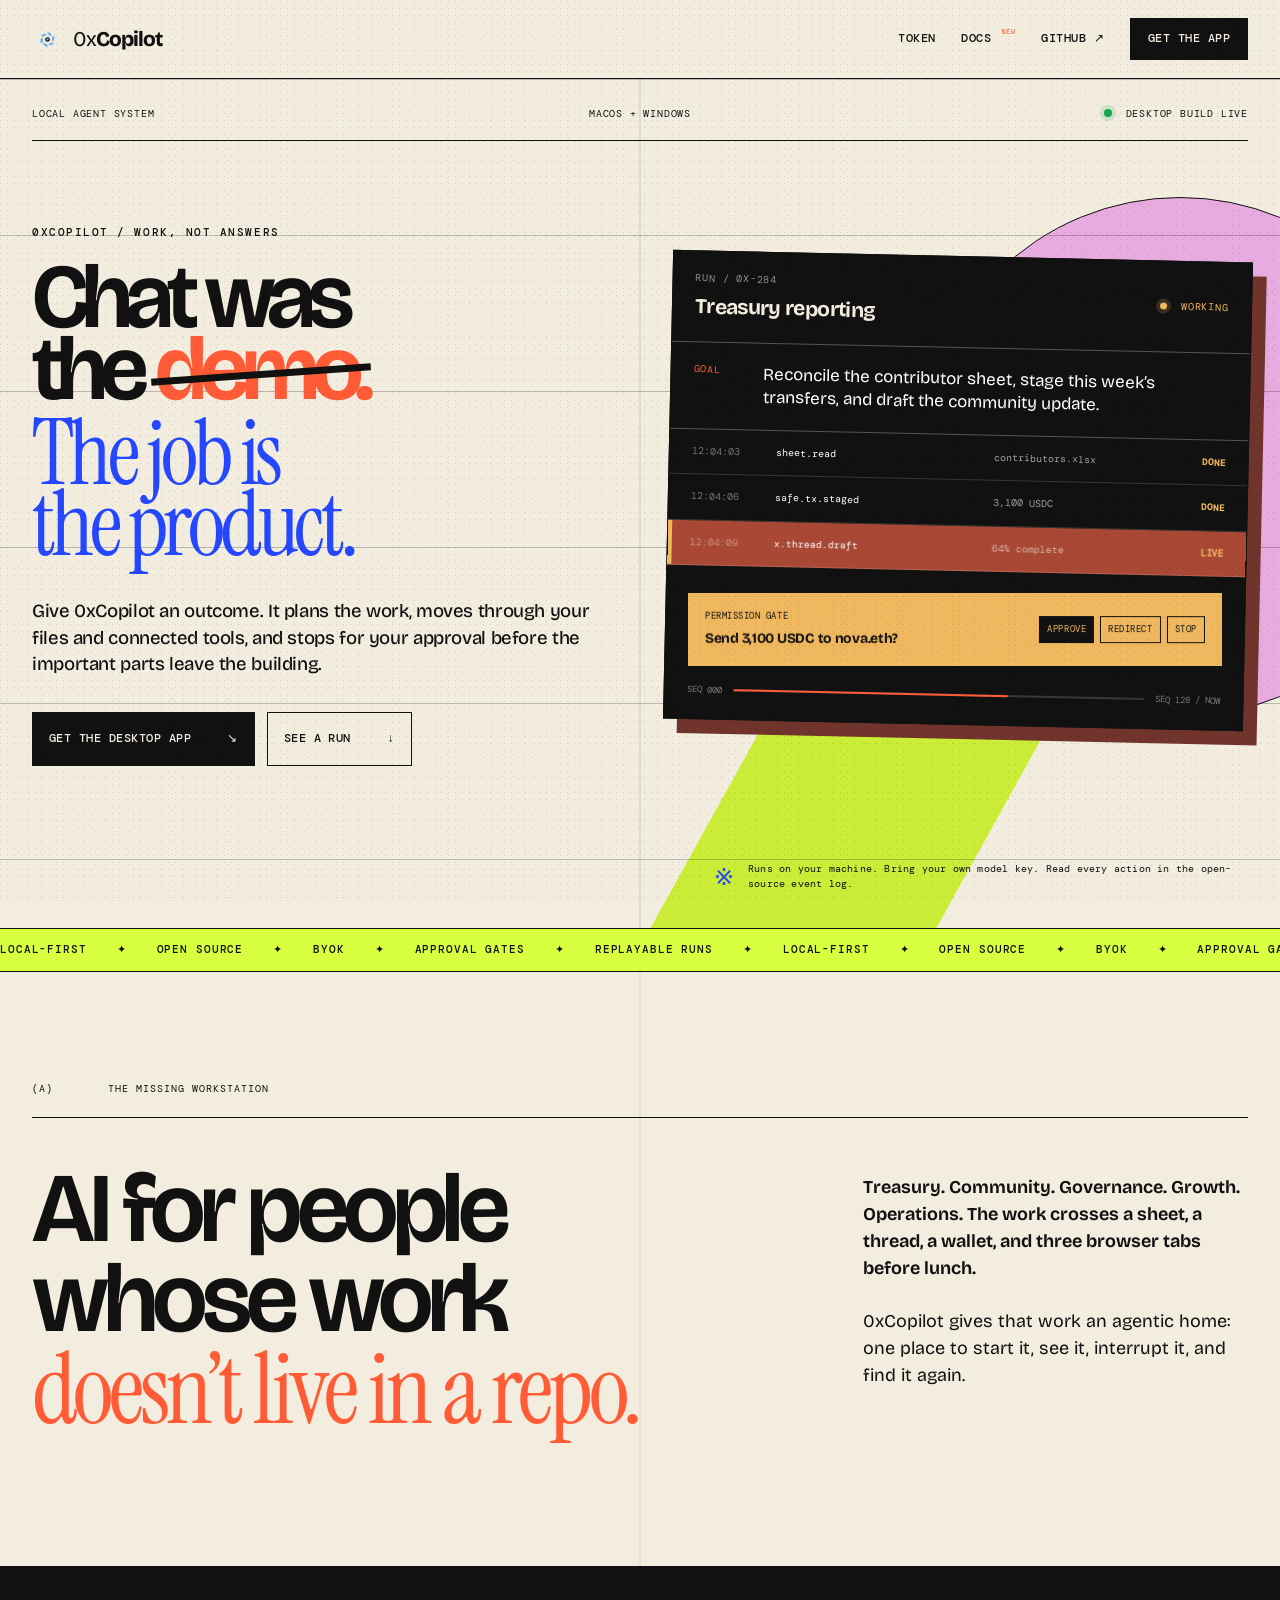
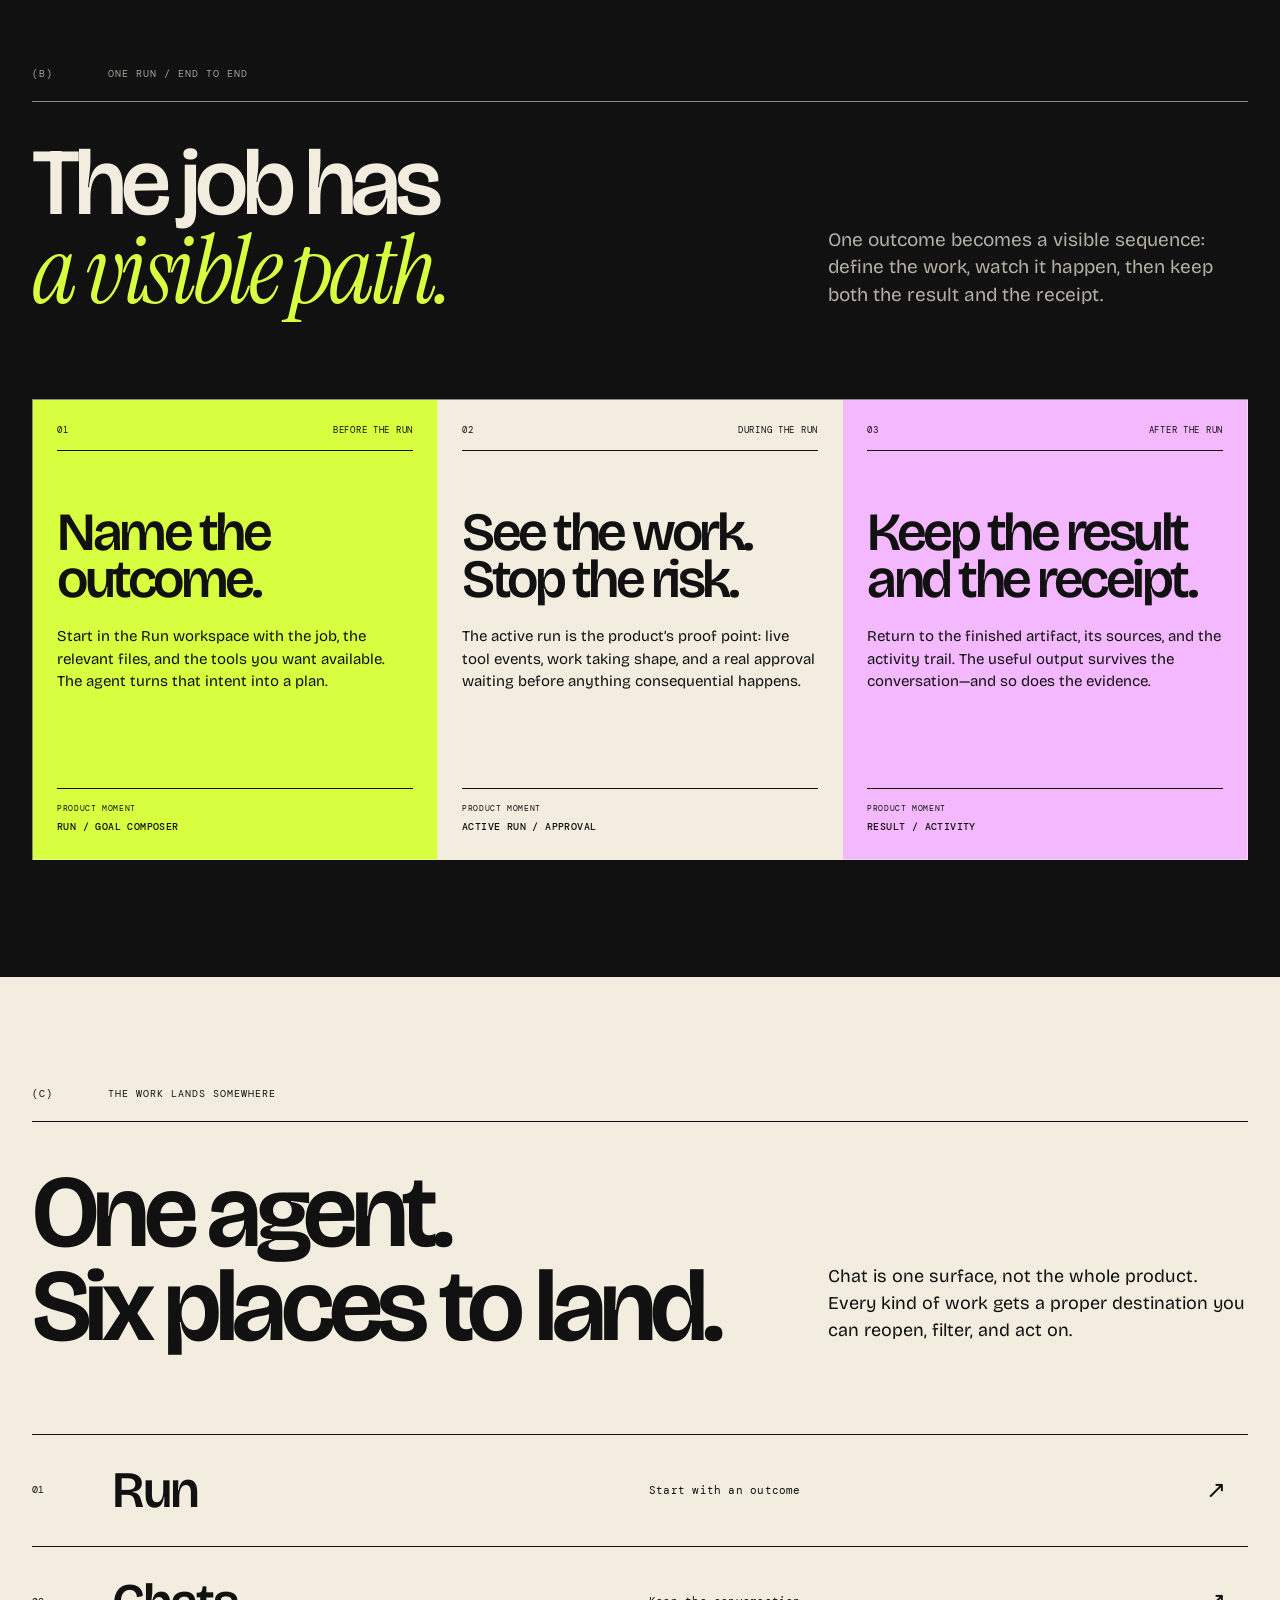
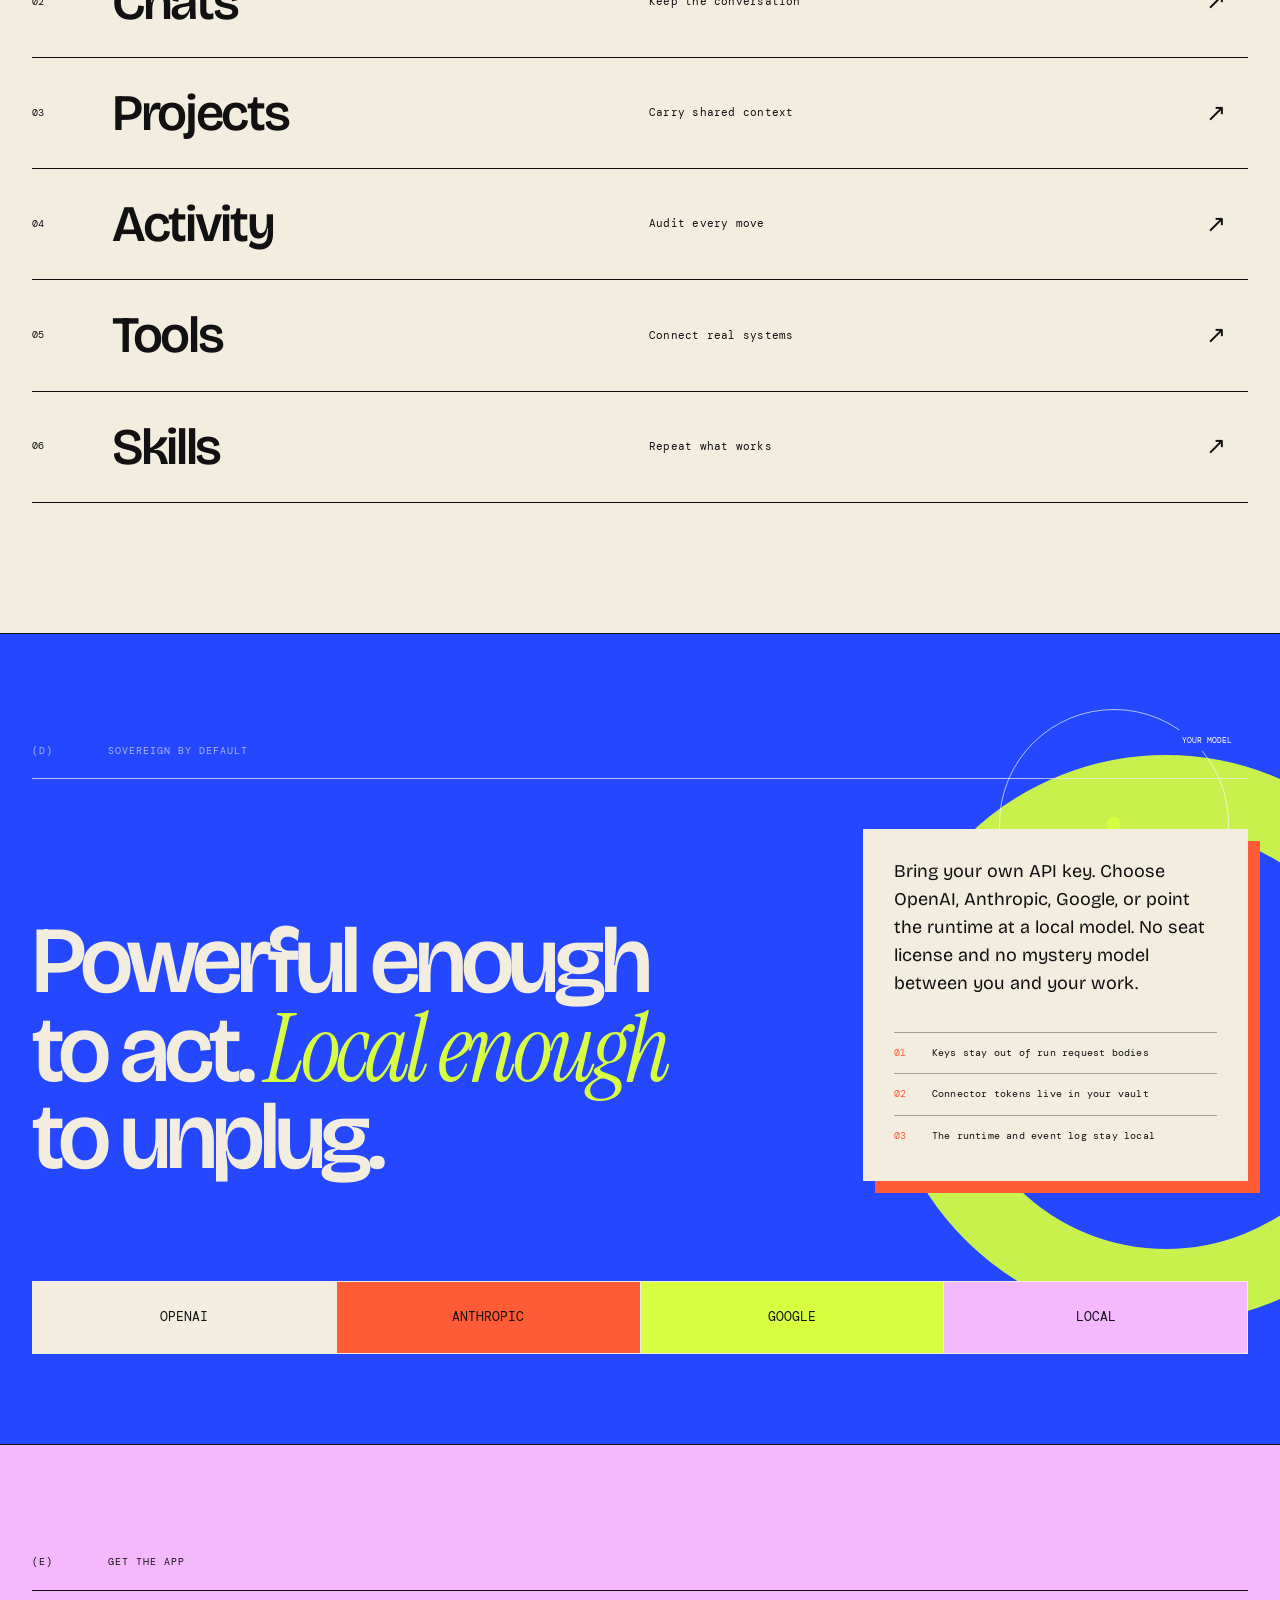
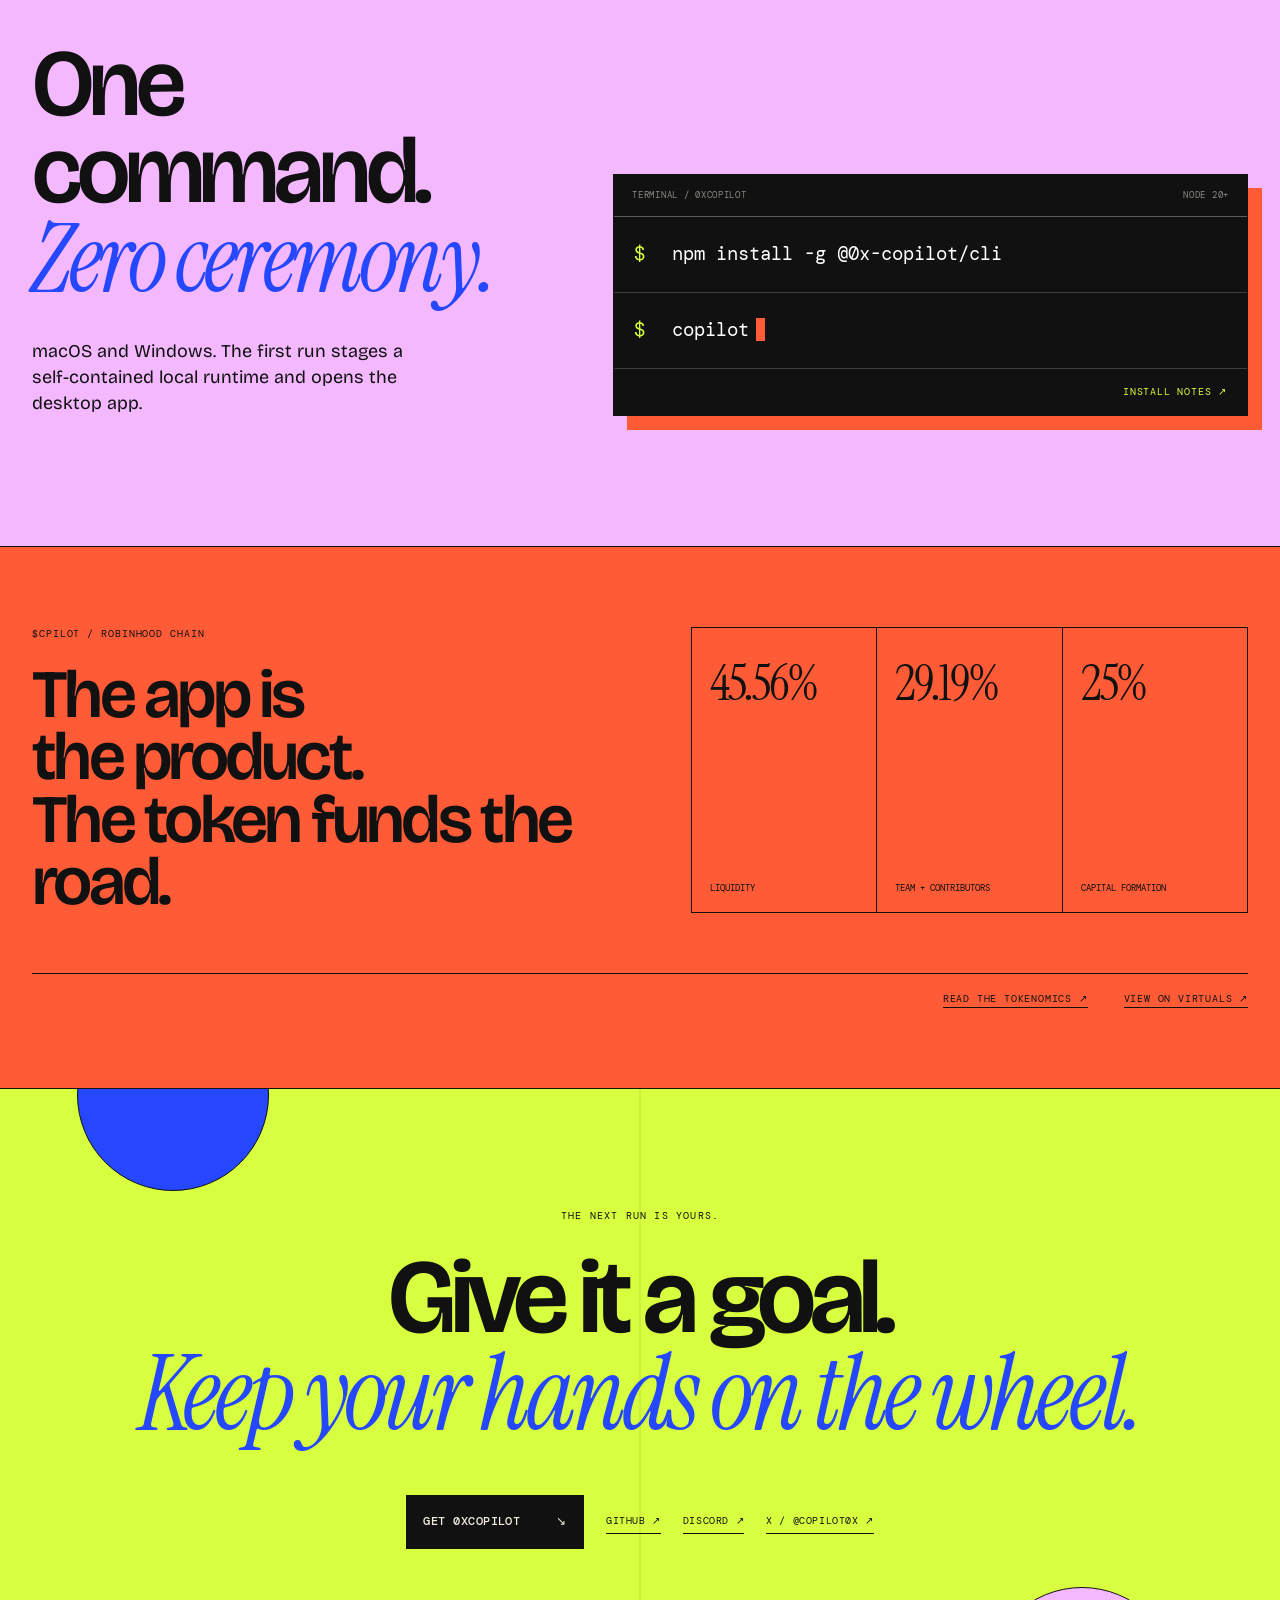
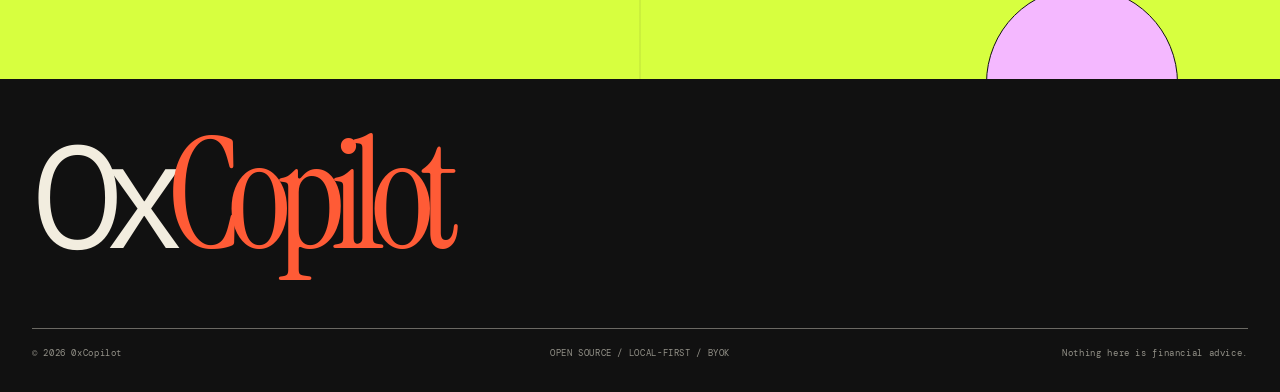
==== index.html @ a1c9abd2 "Mirror the 0xCopilot marketing site at copilot.kleosresearch.xyz Static copy of the built site publi" ====
<!DOCTYPE html><html lang="en"><head><meta charset="utf-8"><meta name="viewport" content="width=device-width, initial-scale=1"><title>0xCopilot — the job is the product</title><meta name="description" content="A local, open-source desktop agent that works across your files and tools, streams every step, and pauses for approval before it acts."><meta name="theme-color" content="#f2eddf"><meta name="virtual-protocol-site-verification" content="5d071dc71ea32ea2ed360eb0458d9562"><link rel="canonical" href="https://0xcopilot.tech/index.html"><link rel="icon" type="image/svg+xml" href="./favicon.svg"><link rel="icon" type="image/png" href="./favicon.png"><link rel="apple-touch-icon" href="./apple-touch-icon.png"><meta property="og:type" content="website"><meta property="og:url" content="https://0xcopilot.tech/index.html"><meta property="og:title" content="0xCopilot — the job is the product"><meta property="og:description" content="A local, open-source desktop agent that works across your files and tools, streams every step, and pauses for approval before it acts."><meta property="og:image" content="https://0xcopilot.tech/media/og.png"><meta name="twitter:card" content="summary_large_image"><meta name="twitter:site" content="@Copilot0x"><meta name="twitter:image" content="https://0xcopilot.tech/media/og.png"><link rel="preconnect" href="https://fonts.googleapis.com"><link rel="preconnect" href="https://fonts.gstatic.com" crossorigin><link href="https://fonts.googleapis.com/css2?family=Bricolage+Grotesque:opsz,wdth,wght@12..96,75..100,300..800&amp;family=DM+Mono:wght@300;400;500&amp;family=Instrument+Serif:ital@0;1&amp;display=swap" rel="stylesheet"><link rel="stylesheet" href="/_astro/Nav.DZXxZWqb.css"><link rel="stylesheet" href="/_astro/index.Cbvwyj5S.css"></head><body class="home-site"><nav class="nav-home"><div class="nav wrap"><a class="brand" href="./" aria-label="0xCopilot home"><svg class="mk" viewBox="0 0 400 400" aria-hidden="true"><defs><linearGradient id="tg" x1="0" y1="0" x2="0" y2="1"><stop offset="0" stop-color="#9bd4ff"></stop><stop offset="1" stop-color="#4593d8"></stop></linearGradient></defs><g fill="url(#tg)"><path d="M200 96q46 10 54 60-28-8-54-24Z"></path><path d="M200 96q46 10 54 60-28-8-54-24Z" transform="rotate(60 200 200)"></path><path d="M200 96q46 10 54 60-28-8-54-24Z" transform="rotate(120 200 200)"></path><path d="M200 96q46 10 54 60-28-8-54-24Z" transform="rotate(180 200 200)"></path><path d="M200 96q46 10 54 60-28-8-54-24Z" transform="rotate(240 200 200)"></path><path d="M200 96q46 10 54 60-28-8-54-24Z" transform="rotate(300 200 200)"></path></g><circle cx="200" cy="200" r="30" fill="#0b0a0e"></circle><circle cx="200" cy="200" r="15" fill="#5fb2ec"></circle></svg><span class="wm">0x<b>Copilot</b></span></a><div class="nlinks"><a href="./token.html">Token</a><a href="./docs.html">Docs <sup class="nav-soon">NEW</sup></a><a href="https://github.com/0x-copilot-dev/0x-copilot" target="_blank" rel="noopener noreferrer">GitHub ↗</a><a class="ncta" href="./install.html">Get the app</a></div><details class="nav-mobile"><summary>Menu <span>＋</span></summary><div class="nav-mobile-panel"><a href="./token.html"><span>01</span>Token details</a><a href="./docs.html"><span>02</span>Documentation</a><a href="https://github.com/0x-copilot-dev/0x-copilot" target="_blank" rel="noopener noreferrer"><span>03</span>GitHub ↗</a><a class="nav-mobile-cta" href="./install.html"><span>04</span>Get the app ↘</a></div></details></div></nav><main><header class="home-hero"><div class="hero-shape hero-shape-one" aria-hidden="true"></div><div class="hero-shape hero-shape-two" aria-hidden="true"></div><div class="home-wrap"><div class="hero-meta"><span>LOCAL AGENT SYSTEM</span><span>MACOS + WINDOWS</span><span class="hero-meta-live"><i></i> DESKTOP BUILD LIVE</span></div><div class="hero-layout"><div class="hero-copy"><p class="home-kicker">0xCopilot / Work, not answers</p><h1>Chat was<br>the <span class="strike-word">demo.</span><br><em>The job is<br>the product.</em></h1><p class="hero-dek">Give 0xCopilot an outcome. It plans the work, moves through your files and connected tools, and stops for your approval before the important parts leave the building.</p><div class="home-actions"><a class="home-btn home-btn-solid" href="./install.html">Get the desktop app <span>↘</span></a><a class="home-btn home-btn-line" href="#proof">See a run <span>↓</span></a></div></div><div class="hero-console" aria-label="Example 0xCopilot run"><div class="console-head"><div><span class="console-label">RUN / 0X-284</span><strong>Treasury reporting</strong></div><span class="console-state"><i></i> WORKING</span></div><div class="console-goal"><span>GOAL</span><p>Reconcile the contributor sheet, stage this week’s transfers, and draft the community update.</p></div><ol class="event-list"><li class="event-done"><span class="event-time">12:04:03</span><span class="event-name">sheet.read</span><span class="event-arg">contributors.xlsx</span><b>DONE</b></li><li class="event-done"><span class="event-time">12:04:06</span><span class="event-name">safe.tx.staged</span><span class="event-arg">3,100 USDC</span><b>DONE</b></li><li class="event-live"><span class="event-time">12:04:09</span><span class="event-name">x.thread.draft</span><span class="event-arg">64% complete</span><b>LIVE</b></li></ol><div class="approval-slip"><div><span>PERMISSION GATE</span><strong>Send 3,100 USDC to nova.eth?</strong></div><div class="approval-actions" aria-hidden="true"><span>APPROVE</span><span>REDIRECT</span><span>STOP</span></div></div><div class="console-sequence"><span>SEQ 000</span><div><i></i></div><span>SEQ 128 / NOW</span></div></div></div><div class="hero-note"><span class="hero-note-index">※</span><p>Runs on your machine. Bring your own model key. Read every action in the open-source event log.</p></div></div></header><aside class="signal-strip" aria-label="Product qualities"><div class="signal-track"><span>LOCAL-FIRST</span><i>✦</i><span>OPEN SOURCE</span><i>✦</i><span>BYOK</span><i>✦</i><span>APPROVAL GATES</span><i>✦</i><span>REPLAYABLE RUNS</span><i>✦</i><span>LOCAL-FIRST</span><i>✦</i><span>OPEN SOURCE</span><i>✦</i><span>BYOK</span><i>✦</i><span>APPROVAL GATES</span><i>✦</i><span>REPLAYABLE RUNS</span><i>✦</i></div></aside><section class="manifesto" id="proof"><div class="home-wrap"><div class="section-index"><span>(A)</span><span>THE MISSING WORKSTATION</span></div><div class="manifesto-grid"><h2>AI for people whose work<span>doesn’t live in a repo.</span></h2><div class="manifesto-copy"><p>Treasury. Community. Governance. Growth. Operations. The work crosses a sheet, a thread, a wallet, and three browser tabs before lunch.</p><p>0xCopilot gives that work an agentic home: one place to start it, see it, interrupt it, and find it again.</p></div></div></div></section><section class="journey-section" id="work"><div class="home-wrap"><div class="section-index section-index-light"><span>(B)</span><span>ONE RUN / END TO END</span></div><div class="journey-heading"><h2>The job has<br><em>a visible path.</em></h2><p>One outcome becomes a visible sequence: define the work, watch it happen, then keep both the result and the receipt.</p></div><div class="journey-grid"><article class="journey-card"><div class="journey-card-top"><span>01</span><span>BEFORE THE RUN</span></div><h3>Name the outcome.</h3><p>Start in the Run workspace with the job, the relevant files, and the tools you want available. The agent turns that intent into a plan.</p><div class="journey-screen"><span>PRODUCT MOMENT</span><strong>RUN / GOAL COMPOSER</strong></div></article><article class="journey-card"><div class="journey-card-top"><span>02</span><span>DURING THE RUN</span></div><h3>See the work. Stop the risk.</h3><p>The active run is the product’s proof point: live tool events, work taking shape, and a real approval waiting before anything consequential happens.</p><div class="journey-screen"><span>PRODUCT MOMENT</span><strong>ACTIVE RUN / APPROVAL</strong></div></article><article class="journey-card"><div class="journey-card-top"><span>03</span><span>AFTER THE RUN</span></div><h3>Keep the result and the receipt.</h3><p>Return to the finished artifact, its sources, and the activity trail. The useful output survives the conversation—and so does the evidence.</p><div class="journey-screen"><span>PRODUCT MOMENT</span><strong>RESULT / ACTIVITY</strong></div></article></div></div></section><section class="surfaces-section"><div class="home-wrap"><div class="section-index"><span>(C)</span><span>THE WORK LANDS SOMEWHERE</span></div><div class="surfaces-heading"><h2>One agent.<br>Six places to land.</h2><p>Chat is one surface, not the whole product. Every kind of work gets a proper destination you can reopen, filter, and act on.</p></div><div class="surface-stack"><div class="surface-row"><span>01</span><strong>Run</strong><p>Start with an outcome</p><i aria-hidden="true">↗</i></div><div class="surface-row"><span>02</span><strong>Chats</strong><p>Keep the conversation</p><i aria-hidden="true">↗</i></div><div class="surface-row"><span>03</span><strong>Projects</strong><p>Carry shared context</p><i aria-hidden="true">↗</i></div><div class="surface-row"><span>04</span><strong>Activity</strong><p>Audit every move</p><i aria-hidden="true">↗</i></div><div class="surface-row"><span>05</span><strong>Tools</strong><p>Connect real systems</p><i aria-hidden="true">↗</i></div><div class="surface-row"><span>06</span><strong>Skills</strong><p>Repeat what works</p><i aria-hidden="true">↗</i></div></div></div></section><section class="local-section" id="local"><div class="local-orbit" aria-hidden="true"><span>YOUR MODEL</span><i></i><b>YOUR MACHINE</b></div><div class="home-wrap"><div class="section-index section-index-light"><span>(D)</span><span>SOVEREIGN BY DEFAULT</span></div><div class="local-grid"><h2>Powerful enough<br>to act. <em>Local enough</em><br>to unplug.</h2><div class="local-copy"><p>Bring your own API key. Choose OpenAI, Anthropic, Google, or point the runtime at a local model. No seat license and no mystery model between you and your work.</p><ul><li><span>01</span> Keys stay out of run request bodies</li><li><span>02</span> Connector tokens live in your vault</li><li><span>03</span> The runtime and event log stay local</li></ul></div></div><div class="provider-wall" aria-label="Supported model providers"><span>OPENAI</span><span>ANTHROPIC</span><span>GOOGLE</span><span>LOCAL</span></div></div></section><section class="install-section"><div class="home-wrap"><div class="section-index"><span>(E)</span><span>GET THE APP</span></div><div class="install-grid"><div><h2>One command.<br><em>Zero ceremony.</em></h2><p>macOS and Windows. The first run stages a self-contained local runtime and opens the desktop app.</p></div><div class="command-block"><div class="command-top"><span>TERMINAL / 0XCOPILOT</span><span>NODE 20+</span></div><code><i>$</i> npm install -g @0x-copilot/cli</code><code><i>$</i> copilot<span class="command-cursor"></span></code><a href="./install.html">INSTALL NOTES ↗</a></div></div></div></section><section class="token-section"><div class="home-wrap token-grid"><div><span class="token-label">$CPILOT / ROBINHOOD CHAIN</span><h2>The app is the product.<br>The token funds the road.</h2></div><div class="token-stats"><div><strong>45.56%</strong><span>Liquidity</span></div><div><strong>29.19%</strong><span>Team + contributors</span></div><div><strong>25%</strong><span>Capital formation</span></div></div><div class="token-actions"><a href="./token.html">Read the tokenomics ↗</a><a href="https://app.virtuals.io/virtuals/113720" rel="noopener">View on Virtuals ↗</a></div></div></section><section class="last-call" id="contact"><div class="home-wrap"><p>THE NEXT RUN IS YOURS.</p><h2>Give it a goal.<br><em>Keep your hands on the wheel.</em></h2><div class="last-actions"><a class="home-btn home-btn-solid" href="./install.html">Get 0xCopilot <span>↘</span></a><a href="https://github.com/0x-copilot-dev/0x-copilot" rel="noopener">GitHub ↗</a><a href="https://discord.com/invite/NhCv7zDkmX" rel="noopener">Discord ↗</a><a href="https://x.com/Copilot0x" rel="noopener">X / @Copilot0x ↗</a></div></div></section></main><footer class="home-footer"><div class="home-wrap"><div class="home-footer-mark">0x<span>Copilot</span></div><div class="home-footer-meta"><span>© 2026 0xCopilot</span><span>OPEN SOURCE / LOCAL-FIRST / BYOK</span><span>Nothing here is financial advice.</span></div></div></footer></body></html>
---- _astro/Nav.DZXxZWqb.css ----
:root{--ink:#0b0a0e;--ink2:#0d0c11;--panel:#141319;--panel2:#1a1922;--line:#ffffff14;--line2:#ffffff24;--tx:#f2f3f7;--mut:#98959f;--mut2:#6d6a76;--sky:#5fb2ec;--sky-lo:#4593d8;--sky-hi:#9bd4ff;--jade:#57c785;--ember:#f0764f;--amber:#e8b45e;--disp:"Space Grotesk", system-ui, sans-serif;--body:"IBM Plex Sans", system-ui, sans-serif;--mono:"JetBrains Mono", ui-monospace, monospace;--wrap:1180px;color-scheme:dark}*{box-sizing:border-box}html{scroll-behavior:smooth}body{background:var(--ink);color:var(--tx);font-family:var(--body);-webkit-font-smoothing:antialiased;margin:0;font-size:17px;line-height:1.6}a{color:var(--sky);text-decoration:none}a:hover{color:var(--sky-hi)}h1,h2,h3{font-family:var(--disp);letter-spacing:-.02em;text-wrap:balance;margin:0;line-height:1.05}p{text-wrap:pretty}img,video{max-width:100%}:where(a,button,summary,input):focus-visible{outline:2px solid var(--sky);outline-offset:3px;border-radius:3px}.wrap{max-width:var(--wrap);margin:0 auto;padding:0 32px}.mono{font-family:var(--mono)}section{scroll-margin-top:80px}.kick{font-family:var(--mono);letter-spacing:.28em;text-transform:uppercase;color:var(--sky);margin:0 0 18px;font-size:13px}.mk{filter:drop-shadow(0 2px 8px #5fb2ec59);flex:none;width:34px;height:34px;display:block}nav{z-index:50;backdrop-filter:blur(14px);border-bottom:1px solid var(--line);background:#0b0a0eb8;position:sticky;top:0}.nav{justify-content:space-between;align-items:center;height:66px;display:flex}.brand{align-items:center;gap:12px;display:flex}.wm{font-family:var(--disp);color:#d3d6de;font-size:19px;font-weight:500}.wm b{color:#fff;font-weight:700}.nlinks{align-items:center;gap:30px;display:flex}.nlinks a{color:var(--mut);font-size:15px;font-weight:500}.nlinks a:hover{color:#fff}.nav-soon{color:var(--ember);font-family:var(--mono);letter-spacing:.07em;margin-left:3px;font-size:7px;font-weight:500;position:relative;top:-.45em}.ncta{border:1px solid var(--line2);font-size:14px;font-family:var(--mono);border-radius:9px;padding:9px 16px;color:#fff!important}.ncta:hover{border-color:var(--sky);background:#5fb2ec14}.nav-mobile{display:none;position:relative}.nav-mobile summary{border:1px solid var(--line2);color:#fff;cursor:pointer;min-width:98px;font-family:var(--mono);text-transform:uppercase;justify-content:space-between;align-items:center;padding:9px 12px;font-size:11px;list-style:none;display:flex}.nav-mobile summary::-webkit-details-marker{display:none}.nav-mobile[open] summary span{transform:rotate(45deg)}.nav-mobile-panel{border:1px solid var(--line2);background:var(--ink);width:min(310px,100vw - 32px);display:grid;position:absolute;top:calc(100% + 10px);right:0;box-shadow:8px 8px #00000061}.nav-mobile-panel a{border-bottom:1px solid var(--line2);color:var(--tx);font-family:var(--mono);letter-spacing:.02em;grid-template-columns:32px 1fr;padding:14px 15px;font-size:12px;display:grid}.nav-mobile-panel a:last-child{border-bottom:0}.nav-mobile-panel a span{color:var(--mut2);font-size:9px}.nav-mobile-panel .nav-mobile-cta{background:var(--sky);color:var(--ink)}.nav-mobile-panel .nav-mobile-cta span{color:#0b0a0e94}.pill{font-family:var(--mono);color:var(--mut);border:1px solid var(--line);background:#ffffff05;border-radius:999px;align-items:center;gap:9px;padding:7px 15px;font-size:13px;display:inline-flex}.dot{background:var(--jade);border-radius:50%;width:7px;height:7px;box-shadow:0 0 0 4px #57c78526}.dot.pulse{animation:2.2s ease-in-out infinite pulse}@keyframes pulse{0%,to{box-shadow:0 0 0 3px #57c7851f}50%{box-shadow:0 0 0 7px #57c78500}}.hero{padding:96px 0 72px;position:relative;overflow:hidden}.hero-bg{pointer-events:none;background:radial-gradient(1000px 560px at 20% -6%,#5fb2ec29,#0000 60%),radial-gradient(760px 520px at 100% 8%,#57c78512,#0000 60%);position:absolute;inset:0}.hero-grid{pointer-events:none;opacity:.55;background-image:linear-gradient(var(--line) 1px, transparent 1px), linear-gradient(90deg, var(--line) 1px, transparent 1px);background-size:60px 60px;position:absolute;inset:0;mask-image:radial-gradient(900px 520px at 30% 12%,#000,#0000 72%)}.hero .wrap{z-index:2;position:relative}h1{max-width:16ch;margin:26px 0 0;font-size:74px;font-weight:600}h1 em{color:var(--sky);font-style:normal}.sub{color:var(--mut);max-width:60ch;margin:26px 0 0;font-size:20px}.sub b{color:#dde0e6;font-weight:600}.cta-row{flex-wrap:wrap;gap:14px;margin-top:34px;display:flex}.btn{font-size:15.5px;font-weight:600;font-family:var(--disp);border-radius:11px;align-items:center;gap:9px;padding:14px 22px;display:inline-flex}.btn.pri{background:linear-gradient(180deg, var(--sky-hi), var(--sky-lo));color:#08131d}.btn.pri:hover{filter:brightness(1.06);color:#08131d}.btn.ghost{border:1px solid var(--line2);color:#e7e9ee}.btn.ghost:hover{border-color:var(--sky);color:#fff}.trust{color:var(--mut2);font-family:var(--mono);flex-wrap:wrap;align-items:center;gap:10px 22px;margin-top:38px;font-size:13px;display:flex}.trust b{color:var(--mut);font-weight:500}.trust .s{background:var(--mut2);border-radius:50%;width:4px;height:4px}.band{padding:14px 0 44px}.shot{border:1px solid var(--line2);background:#0d0c10;border-radius:18px;max-width:1120px;height:600px;margin:0 auto;position:relative;overflow:hidden;box-shadow:0 60px 120px -40px #000000e6,0 0 0 1px #5fb2ec0d}.shot img{object-fit:cover;width:100%;height:100%;display:block;position:absolute;inset:0}.cap{text-align:center;color:var(--mut2);font-family:var(--mono);margin-top:16px;font-size:13px}.cap b{color:var(--mut);font-weight:400}.tm{z-index:2;background:var(--ink2);font-family:var(--body);color:#e7e9ee;grid-template-rows:auto minmax(0,1fr) auto;font-size:13px;display:grid;position:absolute;inset:0}.tm-top{border-bottom:1px solid var(--line);background:#ffffff05;flex:none;align-items:center;gap:11px;height:46px;padding:0 14px;display:flex}.tm-top .mk{width:22px;height:22px}.tm-brand{align-items:center;gap:9px;min-width:0;display:flex}.tm-brand b{font-family:var(--disp);font-size:14px;font-weight:700}.tm-crumb{color:var(--mut);white-space:nowrap;text-overflow:ellipsis;font-size:12px;overflow:hidden}.tm-work{font-family:var(--mono);color:var(--jade);align-items:center;gap:6px;font-size:11px;display:flex}.tm-work:before{content:"";background:var(--jade);width:6px;height:6px;box-shadow:0 0 6px var(--jade);border-radius:50%}.tm-modes{border:1px solid var(--line);background:#ffffff0a;border-radius:9px;gap:2px;margin-left:auto;padding:3px;display:flex}.tm-modes button{font-family:var(--mono);color:var(--mut);cursor:pointer;background:0 0;border:0;border-radius:6px;padding:6px 12px;font-size:12px}.tm-modes button:hover{color:#fff}.tm-modes button.on{background:var(--sky);color:#08131d;font-weight:500}.tm-main{background:var(--line);gap:1px;min-height:0;display:grid;position:relative}[data-mode=studio] .tm-main{grid-template-columns:1fr 340px}[data-mode=focus] .tm-main{grid-template-columns:1fr 240px}.tm-sheet{background:var(--ink);flex-direction:column;min-width:0;display:flex;position:relative;overflow:hidden}[data-mode=focus] .tm-sheet{box-shadow:inset 0 0 0 1px #5fb2ec40}.tm-tabs{border-bottom:1px solid var(--line);flex:none;gap:4px;padding:8px 12px;display:flex;overflow:hidden}.tm-tab{color:var(--mut);white-space:nowrap;border:1px solid #0000;border-radius:7px;align-items:center;gap:7px;padding:6px 11px;font-size:12px;display:flex}.tm-tab .d{background:var(--mut2);border-radius:50%;width:6px;height:6px}.tm-tab.on{color:#fff;background:#57c7851a;border-color:#57c7854d}.tm-tab.on .d{background:var(--jade)}.tm-grid{flex:1;min-height:0;padding:4px 0;overflow:auto}.tm-row{border-bottom:1px solid #ffffff08;grid-template-columns:1.4fr 1fr 1fr 1fr;align-items:center;gap:10px;padding:11px 18px;display:grid;position:relative}.tm-row.h{color:var(--mut2);font-family:var(--mono);letter-spacing:.12em;text-transform:uppercase;border-bottom:1px solid var(--line);font-size:10.5px}.tm-row .nm{font-family:var(--mono);color:#dfe1e7}.tm-row .st{color:var(--mut)}.tm-row .st.streamed{color:var(--jade)}.tm-row.ghost{box-shadow:inset 2px 0 0 var(--jade);background:linear-gradient(90deg,#57c78517,#0000)}.tm-row.ghost .nm{color:var(--jade)}.tm-accept{align-items:center;gap:8px;display:flex;position:absolute;top:50%;right:12px;transform:translateY(-50%)}.tm-accept .b{font-family:var(--mono);background:var(--jade);color:#08150d;border-radius:5px;padding:5px 10px;font-size:10.5px;font-weight:700}.tm-accept .x{color:var(--mut2)}.scrubbing .tm-row.ghost{opacity:.5;box-shadow:none;background:0 0}.scrubbing .tm-accept{display:none}.tm-banner{font-family:var(--mono);color:var(--sky);background:#0d1016eb;border:1px solid #5fb2ec59;border-radius:9px;padding:9px 13px;font-size:11.5px;display:none;position:absolute;bottom:14px;left:14px;right:14px}.scrubbing .tm-banner{display:block}.tm-chat{background:var(--ink2);flex-direction:column;min-height:0;display:flex;overflow:hidden}[data-mode=focus] .tm-chat{opacity:.62}.tm-chat .ch{border-bottom:1px solid var(--line);flex:none;align-items:center;gap:9px;padding:11px 14px;display:flex}.tm-ava{background:linear-gradient(140deg, var(--sky-hi), var(--sky-lo));border-radius:50%;flex:none;place-items:center;width:24px;height:24px;display:grid}.tm-ava svg{width:15px;height:15px}.tm-chat .ch b{font-family:var(--disp);font-size:13px}.tm-chat .ch span{color:var(--mut);font-size:11px}.tm-thread{flex-direction:column;flex:1;gap:11px;min-height:0;padding:14px;display:flex;overflow:auto}.bub{border-radius:11px;max-width:92%;padding:10px 13px;font-size:12.5px;line-height:1.5}.bub.u{color:#eaf3fb;background:#5fb2ec1f;border:1px solid #5fb2ec38;align-self:flex-end}.bub.a{border:1px solid var(--line);color:#d6d8de;background:#ffffff08;align-self:flex-start}.bub.a b{color:#fff}.prog{font-family:var(--mono);flex-direction:column;gap:6px;margin-top:9px;font-size:10.5px;display:flex}.prog .pr{color:var(--mut);align-items:center;gap:8px;display:flex}.prog .pr i{border-radius:50%;flex:none;width:6px;height:6px}.prog .barp{background:#ffffff14;border-radius:3px;flex:1;height:3px;overflow:hidden}.prog .barp span{border-radius:3px;height:100%;display:block}.gate{color:#efe0c4;background:#e8b45e14;border:1px solid #e8b45e47;border-radius:11px;padding:11px 13px;font-size:12px}.gate b{color:#fff}.gate .g-b{gap:8px;margin-top:9px;display:flex}.gate .g-b span{font-family:var(--mono);cursor:pointer;border-radius:6px;padding:6px 11px;font-size:11px}.gate .g-b .go{background:var(--sky);color:#08131d}.gate .g-b .rw{border:1px solid var(--line2);color:#cfd2da}.tm-composer{border-top:1px solid var(--line);flex:none;align-items:center;gap:8px;padding:11px 13px;display:flex}.tm-composer input{border:1px solid var(--line);color:#e7e9ee;font-family:var(--body);background:#ffffff08;border-radius:9px;outline:none;flex:1;padding:9px 12px;font-size:12.5px}.tm-composer input:focus{border-color:var(--sky)}.tm-composer .send{background:var(--sky);color:#08131d;cursor:pointer;border:0;border-radius:8px;flex:none;place-items:center;width:32px;height:32px;font-size:15px;display:grid}.tm-tl{border-top:1px solid var(--line);background:linear-gradient(#ffffff05,#0000);flex-direction:column;flex:none;gap:9px;padding:11px 16px 14px;display:flex}.tm-tl-head{align-items:center;gap:16px;display:flex}.tm-clock{flex-direction:column;gap:1px;min-width:150px;display:flex}.tm-clock .lbl{font-family:var(--mono);letter-spacing:.14em;font-size:9.5px}.tm-clock .lbl.live{color:var(--jade)}.tm-clock .lbl.view{color:var(--sky)}.tm-clock .t{font-family:var(--mono);color:var(--jade);font-size:23px;font-weight:500;line-height:1.05}.tm-clock .t.view{color:var(--sky)}.tm-clock .sub{color:var(--mut);font-size:11px}.tm-tl-ctrls{font-family:var(--mono);color:var(--mut);align-items:center;gap:8px;margin-left:auto;font-size:11px;display:flex}.tm-tl-ctrls .live-dot{color:var(--jade);align-items:center;gap:6px;display:flex}.tm-tl-ctrls .live-dot:before{content:"";background:var(--jade);width:7px;height:7px;box-shadow:0 0 6px var(--jade);border-radius:50%}.tm-tl-ctrls button{border:1px solid var(--line);color:#cfd2da;cursor:pointer;background:#ffffff05;border-radius:6px;min-width:28px;height:28px;font-size:11px}.tm-tl-ctrls .snap{color:var(--sky);border-color:#5fb2ec59;padding:0 12px}.tm-track-wrap{grid-template-columns:64px 1fr;display:grid}.tm-lanes{font-family:var(--mono);text-align:right;flex-direction:column;justify-content:space-around;padding:8px 10px 8px 0;font-size:9.5px;display:flex}.tm-lanes span{color:var(--mut2)}.tm-track{cursor:pointer;touch-action:none;height:104px;position:relative}.tm-lane-line{background:var(--line);height:1px;position:absolute;left:0;right:0}.tm-bead{border:1.5px solid var(--c,var(--sky));background:var(--c,var(--sky));border-radius:50%;width:11px;height:11px;position:absolute;transform:translate(-50%,-50%)}.tm-bead.l0{--c:var(--sky)}.tm-bead.l1{--c:var(--jade)}.tm-bead.l2{--c:var(--sky-hi)}.tm-bead.l3{--c:var(--mut)}.tm-bead.future{background:0 0}.tm-bead.now{width:15px;height:15px;animation:1.8s ease-in-out infinite tmnow}.tm-bead.cur{width:15px;height:15px;box-shadow:0 0 0 5px #5fb2ec38}@keyframes tmnow{0%,to{box-shadow:0 0 0 4px #5fb2ec38}50%{box-shadow:0 0 0 8px #5fb2ec00}}.tm-head{background:var(--sky);pointer-events:none;width:2px;position:absolute;top:-2px;bottom:-2px;transform:translate(-50%);box-shadow:0 0 12px #5fb2ecd9}.sec{border-top:1px solid var(--line);padding:88px 0}.sec h2{max-width:20ch;font-size:46px;font-weight:600}.sec .lede{color:var(--mut);max-width:64ch;margin:22px 0 0;font-size:19px}.sec .lede b{color:#dde0e6;font-weight:600}.head-wide{max-width:820px}.compare{grid-template-columns:1fr 1fr;gap:22px;margin-top:48px;display:grid}.cc{border:1px solid var(--line);background:linear-gradient(#ffffff05,#0000);border-radius:18px;padding:30px}.cc.open{background:linear-gradient(#5fb2ec17,#0000);border-color:#5fb2ec66}.cc .lab{font-family:var(--mono);letter-spacing:.18em;text-transform:uppercase;color:var(--mut);margin:0 0 18px;font-size:12.5px}.cc.open .lab{color:var(--sky)}.chips{flex-wrap:wrap;gap:10px;display:flex}.chip{font-family:var(--mono);color:#c6c8d0;border:1px solid var(--line2);border-radius:9px;padding:9px 14px;font-size:15px}.role{color:#e7e9ee;background:#5fb2ec0f;border:1px solid #5fb2ec4d;border-radius:9px;padding:9px 14px;font-size:15px}.cc p{color:var(--mut);margin:20px 0 0;font-size:15px}.cc .win{font-family:var(--disp);color:#fff;align-items:center;gap:12px;margin-top:22px;font-size:20px;font-weight:600;display:flex}.cc .win .sky{color:var(--sky)}.cards{grid-template-columns:repeat(3,1fr);gap:20px;margin-top:52px;display:grid}.card{border:1px solid var(--line);background:linear-gradient(#ffffff06,#0000);border-radius:18px;flex-direction:column;padding:28px;display:flex}.card h3{align-items:center;gap:11px;font-size:24px;font-weight:600;display:flex}.card h3 .g{border-radius:50%;width:10px;height:10px}.g.sky{background:var(--sky);box-shadow:0 0 0 4px #5fb2ec24}.g.jade{background:var(--jade);box-shadow:0 0 0 4px #57c78524}.g.amber{background:var(--amber);box-shadow:0 0 0 4px #e8b45e24}.card>p{color:var(--mut);margin:12px 0 20px;font-size:15.5px}.api{font-family:var(--mono);color:var(--sky);border:1px solid var(--line2);background:#ffffff05;border-radius:8px;align-self:flex-start;margin-bottom:18px;padding:8px 12px;font-size:12.5px}.mock{border:1px solid var(--line);background:var(--ink2);font-family:var(--mono);border-radius:12px;margin-top:auto;padding:14px;font-size:12.5px}.ev{color:#c2c4cc;align-items:baseline;gap:10px;padding:4px 0;display:flex}.ev .t{color:var(--mut2)}.ev .n{color:#dfe1e7}.ev.ok .n{color:var(--jade)}.ev.wait{color:var(--amber)}.ev .arg{color:var(--mut)}.cur{background:var(--sky);vertical-align:-2px;width:7px;height:14px;animation:1.1s step-end infinite blink;display:inline-block}@keyframes blink{50%{opacity:0}}.tlm{background:#ffffff14;border-radius:6px;height:8px;margin:20px 6px 24px;position:relative}.tlm .fill{background:linear-gradient(90deg, var(--sky-lo), var(--sky));border-radius:6px;width:62%;position:absolute;top:0;bottom:0;left:0}.tlm .bead{border:2px solid var(--sky);background:#0d0c10;border-radius:50%;width:11px;height:11px;position:absolute;top:50%;transform:translate(-50%,-50%)}.tlm .head{background:var(--sky);width:2px;position:absolute;top:-9px;bottom:-9px;left:62%;box-shadow:0 0 12px #5fb2eccc}.seqline{color:var(--mut2);justify-content:space-between;display:flex}.approve{flex-direction:column;gap:10px;display:flex}.approve .q{color:#dfe1e7}.approve .q .hl{color:var(--amber)}.abtns{gap:8px;margin-top:4px;display:flex}.ab{font-family:var(--mono);border:1px solid var(--line2);color:#cfd2da;border-radius:7px;padding:7px 12px;font-size:12px}.ab.go{background:var(--sky);color:#08131d;border-color:#0000}.ab.stop{color:var(--ember);border-color:#f0764f66}.surf{grid-template-columns:repeat(3,1fr);gap:14px;margin-top:48px;display:grid}.tile{border:1px solid var(--line);background:linear-gradient(#ffffff05,#0000);border-radius:13px;padding:18px 20px;transition:border-color .15s,transform .15s}.tile:hover{border-color:#5fb2ec59;transform:translateY(-2px)}.tile .nm{font-family:var(--mono);color:#fff;letter-spacing:.02em;font-size:14px}.tile .ds{color:var(--mut);margin-top:5px;font-size:13.5px}.two{grid-template-columns:1.15fr .85fr;align-items:center;gap:56px;margin-top:20px;display:grid}.providers{flex-wrap:wrap;gap:12px;margin-top:30px;display:flex}.prov{font-family:var(--mono);color:#e7e9ee;border:1px solid var(--line2);background:#ffffff05;border-radius:11px;padding:12px 18px;font-size:15px}.callouts{flex-direction:column;gap:14px;display:flex}.callout{border:1px solid var(--line);border-left:2px solid var(--jade);background:linear-gradient(90deg,#57c7850f,#0000);border-radius:0 13px 13px 0;padding:18px 22px}.callout .ct{font-family:var(--disp);color:#fff;font-size:16px;font-weight:600}.callout .cp{color:var(--mut);margin-top:5px;font-size:14.5px}.callout .cp code{font-family:var(--mono);color:var(--jade);font-size:13px}.codewrap{border:1px solid var(--line2);background:var(--ink2);border-radius:16px;max-width:860px;margin-top:40px;overflow:hidden}.codebar{border-bottom:1px solid var(--line);background:#ffffff05;align-items:center;gap:8px;padding:12px 16px;display:flex}.tl-dot{border-radius:50%;width:11px;height:11px}.tl-dot.r{background:#f0764f}.tl-dot.y{background:#e8b45e}.tl-dot.g{background:#57c785}.codebar .fn{font-family:var(--mono);color:var(--mut2);margin-left:8px;font-size:12.5px}pre{font-family:var(--mono);color:#d6d8de;margin:0;padding:22px 24px;font-size:14px;line-height:1.85;overflow-x:auto}pre .c{color:var(--mut2)}pre .v{color:var(--sky)}pre .p{color:var(--jade)}.note{color:var(--mut);max-width:64ch;margin-top:22px;font-size:15px}.note b{color:#dde0e6}.tok{background:linear-gradient(#5fb2ec0d,#0000)}.bar{border:1px solid var(--line2);border-radius:13px;max-width:960px;height:66px;margin-top:44px;display:flex;overflow:hidden}.seg{font-family:var(--mono);color:#08131d;align-items:center;padding:0 22px;font-size:19px;font-weight:700;display:flex}.seg.mkt{background:linear-gradient(180deg, var(--sky-hi), var(--sky-lo));flex:45.56}.seg.bld{background:linear-gradient(#8ce8b4,#3da56c);flex:29.19}.seg.pro{background:linear-gradient(#f6a184,#e0603c);flex:25}.tlegend{grid-template-columns:repeat(3,1fr);gap:24px;max-width:960px;margin-top:26px;display:grid}.tl-item .lt{font-family:var(--disp);color:#fff;align-items:center;gap:9px;font-weight:600;display:flex}.tl-item .sw{border-radius:4px;width:12px;height:12px}.sw.mkt{background:var(--sky)}.sw.bld{background:var(--jade)}.sw.pro{background:var(--ember)}.tl-item p{color:var(--mut);margin:8px 0 0;font-size:14.5px}.faq{grid-template-columns:1fr 1fr;gap:20px 40px;margin-top:44px;display:grid}.qa .q{font-family:var(--disp);color:#fff;font-size:18px;font-weight:600}.qa .a{color:var(--mut);margin:8px 0 0;font-size:15.5px}.qa .a b{color:#dde0e6}.contact{grid-template-columns:repeat(3,1fr);gap:16px;margin-top:44px;display:grid}.contact-card{border:1px solid var(--line2);color:var(--tx);background:linear-gradient(#ffffff05,#0000);border-radius:14px;padding:22px 24px;transition:border-color .15s,transform .15s;display:block;position:relative}.contact-card:hover{border-color:var(--sky);color:var(--tx);transform:translateY(-2px)}.contact-card .cc-name{font-family:var(--disp);color:#fff;font-size:18px;font-weight:600}.contact-card .cc-sub{color:var(--mut);margin-top:6px;font-size:14.5px}.contact-card .cc-go{color:var(--sky);font-family:var(--mono);font-size:15px;position:absolute;top:18px;right:20px}footer{border-top:1px solid var(--line);background:var(--ink2);padding:56px 0 44px}.frow{flex-wrap:wrap;justify-content:space-between;align-items:flex-start;gap:26px;display:flex}.flinks{font-family:var(--mono);flex-wrap:wrap;gap:28px;font-size:14px;display:flex}.flinks a{color:var(--mut)}.flinks a:hover{color:#fff}.foot-b{border-top:1px solid var(--line);color:var(--mut2);font-size:13.5px;font-family:var(--mono);flex-wrap:wrap;justify-content:space-between;gap:12px;margin-top:36px;padding-top:24px;display:flex}.foot-b .ass{color:var(--mut)}.tk-bucket{border-top:1px solid var(--line);grid-template-columns:168px 1fr;gap:44px;padding:44px 0;display:grid}.tk-bucket:first-of-type{border-top:0}.tk-pct{font-family:var(--disp);color:var(--tx);font-size:44px;font-weight:600;line-height:1}.tk-pct.mkt{color:var(--sky)}.tk-pct span{font-family:var(--mono);letter-spacing:.1em;text-transform:uppercase;color:var(--mut2);margin-top:8px;font-size:11px;font-weight:400;display:block}.tk-body h3{margin-bottom:12px;font-size:24px;font-weight:600}.tk-body p{color:var(--mut);max-width:62ch;margin:0 0 12px;font-size:15.5px}.tk-body p b{color:#dde0e6}.tk-facts{max-width:62ch;margin:20px 0 0;padding:0;list-style:none}.tk-facts li{border-top:1px solid var(--line);color:var(--mut);grid-template-columns:150px 1fr;gap:16px;padding:11px 0;font-size:14.5px;line-height:1.55;display:grid}.tk-facts b{font-family:var(--mono);letter-spacing:.05em;text-transform:uppercase;color:var(--mut2);font-size:12px;font-weight:400}.tbd{font-family:var(--mono);color:var(--amber);white-space:nowrap;border:1px dashed #e8b45e80;border-radius:4px;padding:1px 7px;font-size:12px}.legal{max-width:64ch;color:var(--mut2);flex-direction:column;gap:12px;margin-top:28px;font-size:13.5px;line-height:1.65;display:flex}@media (prefers-reduced-motion:reduce){html{scroll-behavior:auto}*,:before,:after{transition-duration:.01ms!important;animation-duration:.01ms!important}}@media (width<=900px){h1{font-size:46px}.sec h2{font-size:34px}.nlinks{display:none}.nav-mobile{display:block}.compare,.cards,.surf,.two,.tlegend,.faq,.contact{grid-template-columns:1fr}.hero{padding:60px 0 48px}.sec{padding:60px 0}.tk-bucket,.tk-facts li{grid-template-columns:1fr;gap:8px}.bar{flex-direction:column;height:auto}.seg{padding:12px 22px}}@media (width<=760px){.tm{display:none}.shot{aspect-ratio:16/9;height:auto}}
---- _astro/index.Cbvwyj5S.css ----
.home-site{--home-paper:#f2eddf;--home-ink:#111;--home-blue:#2447ff;--home-acid:#d7ff3f;--home-coral:#ff5b36;--home-pink:#f4b8ff;--console-live:#a94835;--console-gate:#efb75e;--console-shadow:#71342c;--home-line:#11111140;--home-display:"Bricolage Grotesque", Arial, sans-serif;--home-serif:"Instrument Serif", Georgia, serif;--home-mono:"DM Mono", monospace;--home-width:1320px;color-scheme:light;background:var(--home-paper);color:var(--home-ink);font-family:var(--home-display);font-size:17px;line-height:1.45}.home-site:before{z-index:1000;pointer-events:none;content:"";opacity:.14;mix-blend-mode:multiply;background-image:radial-gradient(circle at 10% 20%,#111 0 .45px,#0000 .65px),radial-gradient(circle at 70% 60%,#111 0 .4px,#0000 .65px);background-size:7px 7px,11px 11px;position:fixed;inset:0}.home-site *{border-radius:0}.home-site a,.home-site a:hover{color:inherit}.home-site h1,.home-site h2,.home-site h3{font-family:var(--home-display);letter-spacing:-.055em;text-wrap:balance;line-height:.92}.home-site p{text-wrap:pretty}.home-site :where(a,button,summary,input):focus-visible{outline:3px solid var(--home-coral);outline-offset:4px;border-radius:0}.home-wrap{width:min(var(--home-width), calc(100% - 64px));margin:0 auto}.home-site .nav-home{z-index:50;border-bottom:1px solid var(--home-ink);background:var(--home-paper);backdrop-filter:none;position:relative;top:auto}.home-site .nav-home .nav{width:min(var(--home-width), calc(100% - 64px));max-width:none;height:78px;padding:0}.home-site .nav-home .brand{gap:10px}.home-site .nav-home .mk{filter:none;width:31px;height:31px}.home-site .nav-home .wm{color:var(--home-ink);font-family:var(--home-display);letter-spacing:-.05em;font-size:21px;font-weight:400}.home-site .nav-home .wm b{color:var(--home-ink);font-weight:750}.home-site .nav-home .nlinks{gap:clamp(14px,2vw,28px)}.home-site .nav-home .nlinks a{color:var(--home-ink);font-family:var(--home-mono);letter-spacing:.04em;text-transform:uppercase;font-size:12px;font-weight:500;position:relative}.home-site .nav-home .nlinks a:not(.ncta):after{content:"";transform-origin:100%;background:currentColor;height:1px;transition:transform .18s;position:absolute;bottom:-4px;left:0;right:0;transform:scaleX(0)}.home-site .nav-home .nlinks a:not(.ncta):hover:after{transform-origin:0;transform:scaleX(1)}.home-site .nav-home .ncta{border:1px solid var(--home-ink);background:var(--home-ink);padding:11px 17px;color:var(--home-paper)!important}.home-site .nav-home .ncta:hover{border-color:var(--home-blue);background:var(--home-blue)}.home-site .nav-home .nav-soon{color:var(--home-coral)}.home-site .nav-home .nav-mobile summary{border-color:var(--home-ink);color:var(--home-ink)}.home-site .nav-home .nav-mobile-panel{border-color:var(--home-ink);background:var(--home-paper);box-shadow:7px 7px 0 var(--home-ink)}.home-site .nav-home .nav-mobile-panel a{border-color:var(--home-ink);color:var(--home-ink)}.home-site .nav-home .nav-mobile-panel .nav-mobile-cta{background:var(--home-ink);color:var(--home-paper)}.home-hero{border-bottom:1px solid var(--home-ink);background:linear-gradient(90deg, transparent 49.94%, var(--home-line) 50%, transparent 50.06%), linear-gradient(var(--home-line) 1px, transparent 1px);background-size:100% 100%,100% 156px;min-height:calc(100svh - 78px);padding:28px 0 34px;position:relative;overflow:hidden}.hero-shape{pointer-events:none;mix-blend-mode:multiply;position:absolute}.hero-shape-one{border:1px solid var(--home-ink);background:var(--home-pink);border-radius:50%;width:520px;height:520px;top:118px;right:-160px}.hero-shape-two{background:var(--home-acid);width:250px;height:430px;bottom:-140px;right:25%;transform:rotate(29deg)}.hero-meta{z-index:2;font-family:var(--home-mono);letter-spacing:.08em;grid-template-columns:1fr 1fr 1fr;padding-bottom:18px;font-size:10px;display:grid;position:relative}.hero-meta span:nth-child(2){text-align:center}.hero-meta span:last-child{text-align:right}.hero-meta-live i,.console-state i{background:#13a74f;border-radius:50%;width:8px;height:8px;margin-right:7px;animation:1.8s ease-in-out infinite home-pulse;display:inline-block;box-shadow:0 0 0 4px #13a74f29}.hero-layout{z-index:2;border-top:1px solid var(--home-ink);grid-template-columns:minmax(0,1.04fr) minmax(480px,.96fr);min-height:min(700px,100svh - 180px);display:grid;position:relative}.hero-copy{flex-direction:column;justify-content:center;align-items:flex-start;padding:50px 54px 40px 0;display:flex}.home-kicker{font-family:var(--home-mono);letter-spacing:.14em;text-transform:uppercase;margin:0 0 22px;font-size:11px;font-weight:500}.home-site .hero-copy h1{letter-spacing:-.075em;max-width:none;margin:0;font-size:clamp(68px,7.1vw,112px);font-weight:650;line-height:.79}.home-site .hero-copy h1 em{color:var(--home-blue);font-family:var(--home-serif);letter-spacing:-.05em;margin-top:.13em;font-weight:400;line-height:.78;display:inline-block}.strike-word{color:var(--home-coral);display:inline-block;position:relative}.strike-word:after{content:"";background:var(--home-ink);height:.075em;position:absolute;top:51%;left:-.04em;right:-.04em;transform:rotate(-4deg)}.hero-dek{letter-spacing:-.02em;max-width:610px;margin:37px 0 0;font-size:clamp(17px,1.45vw,21px);font-weight:470;line-height:1.42}.home-actions{flex-wrap:wrap;gap:12px;margin-top:34px;display:flex}.home-btn{border:1px solid var(--home-ink);min-height:54px;font-family:var(--home-mono);letter-spacing:.04em;text-transform:uppercase;justify-content:space-between;align-items:center;gap:36px;padding:13px 16px;font-size:12px;font-weight:500;transition:transform .16s,background .16s,color .16s;display:inline-flex}.home-btn:hover{box-shadow:3px 3px 0 var(--home-ink);transform:translate(-3px,-3px)}.home-btn-solid{background:var(--home-ink);color:var(--home-paper)!important}.home-btn-solid:hover{background:var(--home-blue)}.home-btn-line{background:var(--home-paper)}.hero-console{border:1px solid var(--home-ink);background:var(--home-ink);box-shadow:14px 14px 0 var(--console-shadow);color:var(--home-paper);font-family:var(--home-mono);align-self:center;margin:44px 0 44px 4px;transform:rotate(1.25deg)}.console-head{border-bottom:1px solid #f2eddf4d;justify-content:space-between;align-items:center;padding:20px 22px;display:flex}.console-head>div{gap:5px;display:grid}.console-head strong{font-family:var(--home-display);letter-spacing:-.03em;font-size:21px}.console-label,.console-state{color:#f2eddf94;letter-spacing:.08em;font-size:10px}.console-state{color:var(--console-gate)}.console-state i{background:var(--console-gate);width:7px;height:7px;box-shadow:0 0 0 4px #efb75e2b}.console-goal{border-bottom:1px solid #f2eddf4d;grid-template-columns:70px 1fr;padding:20px 22px;display:grid}.console-goal span{color:var(--home-coral);letter-spacing:.08em;font-size:10px}.console-goal p{color:#fff;font-family:var(--home-display);margin:0;font-size:17px;line-height:1.35}.event-list{margin:0;padding:0;list-style:none}.event-list li{border-bottom:1px solid #f2eddf2b;grid-template-columns:72px 1.05fr 1fr auto;align-items:center;gap:12px;padding:15px 22px;font-size:10px;display:grid}.event-time{color:#f2eddf73}.event-name{color:#fff}.event-arg{color:#f2eddfa6;text-overflow:ellipsis;white-space:nowrap;overflow:hidden}.event-list b{color:var(--console-gate);letter-spacing:.08em;font-size:9px}.event-live{background:var(--console-live);position:relative}.event-live:before{content:"";background:var(--console-gate);width:4px;animation:1.8s ease-in-out infinite home-scan;position:absolute;top:0;bottom:0;left:0}.approval-slip{background:var(--console-gate);color:var(--home-ink);justify-content:space-between;align-items:center;gap:20px;margin:22px;padding:17px;display:flex;transform:rotate(-1.2deg)}.approval-slip>div:first-child{gap:6px;display:grid}.approval-slip span{letter-spacing:.06em;font-size:9px}.approval-slip strong{font-family:var(--home-display);letter-spacing:-.02em;font-size:14px}.approval-actions{gap:6px;display:flex}.approval-actions span{border:1px solid var(--home-ink);padding:6px 7px}.approval-actions span:first-child{background:var(--home-ink);color:var(--console-gate)}.console-sequence{color:#f2eddf7a;grid-template-columns:auto 1fr auto;align-items:center;gap:12px;padding:0 22px 22px;font-size:9px;display:grid}.console-sequence>div{background:#f2eddf2e;height:2px}.console-sequence i{background:var(--home-coral);width:67%;height:100%;display:block}.hero-note{z-index:2;font-family:var(--home-mono);letter-spacing:.02em;grid-template-columns:auto minmax(0,500px);justify-content:end;align-items:center;gap:14px;padding-top:20px;font-size:10px;display:grid;position:relative}.hero-note p{margin:0}.hero-note-index{color:var(--home-blue);font-size:24px}.signal-strip{border-bottom:1px solid var(--home-ink);background:var(--home-acid);padding:13px 0;overflow:hidden}.signal-track{width:max-content;font-family:var(--home-mono);letter-spacing:.08em;align-items:center;gap:30px;font-size:11px;font-weight:500;animation:24s linear infinite home-ticker;display:flex}.signal-track i{font-style:normal}.section-index{font-family:var(--home-mono);letter-spacing:.1em;grid-template-columns:76px 1fr;padding-bottom:20px;font-size:10px;display:grid}.section-index-light{color:#f2eddfa8}.manifesto{background:linear-gradient(90deg, transparent calc(50% - 1px), #1111111a 50%, transparent calc(50% + 1px)), var(--home-paper);padding:110px 0 130px}.manifesto-grid{border-top:1px solid var(--home-ink);grid-template-columns:minmax(0,1.3fr) minmax(320px,.7fr);gap:9vw;padding-top:46px;display:grid}.manifesto h2{max-width:950px;font-size:clamp(62px,7.7vw,124px);font-weight:620}.manifesto h2 span{color:var(--home-coral);font-family:var(--home-serif);letter-spacing:-.04em;font-weight:400;display:block}.manifesto-copy{align-content:start;gap:26px;padding-top:10px;display:grid}.manifesto-copy p{margin:0;font-size:18px;line-height:1.5}.manifesto-copy p:first-child{font-weight:650}.journey-section{border-top:1px solid var(--home-ink);border-bottom:1px solid var(--home-ink);background:var(--home-ink);color:var(--home-paper);padding:100px 0 116px}.journey-heading{border-top:1px solid #f2eddf8c;grid-template-columns:1fr minmax(280px,420px);align-items:end;gap:70px;padding-top:38px;display:grid}.journey-heading h2{font-size:clamp(64px,7.4vw,118px);font-weight:560}.journey-heading h2 em{color:var(--home-acid);font-family:var(--home-serif);letter-spacing:-.04em;font-weight:400}.journey-heading p{color:#f2eddfb8;margin:0 0 8px;font-size:19px;line-height:1.45}.journey-grid{border-top:1px solid #f2eddf8c;border-left:1px solid #f2eddf8c;grid-template-columns:repeat(3,1fr);margin-top:82px;display:grid}.journey-card{min-height:460px;color:var(--home-ink);border-bottom:1px solid #f2eddf8c;border-right:1px solid #f2eddf8c;flex-direction:column;padding:24px;display:flex}.journey-card:first-child{background:var(--home-acid)}.journey-card:nth-child(2){background:var(--home-paper)}.journey-card:nth-child(3){background:var(--home-pink)}.journey-card-top{border-bottom:1px solid var(--home-ink);font-family:var(--home-mono);letter-spacing:.08em;justify-content:space-between;padding-bottom:13px;font-size:9px;display:flex}.journey-card h3{letter-spacing:-.065em;max-width:360px;margin:58px 0 22px;font-size:clamp(42px,4.2vw,62px);font-weight:590;line-height:.88}.journey-card>p{max-width:390px;margin:0;font-size:15px;line-height:1.5}.journey-screen{border-top:1px solid var(--home-ink);font-family:var(--home-mono);gap:5px;margin-top:auto;padding-top:14px;display:grid}.journey-screen span{letter-spacing:.08em;font-size:8px}.journey-screen strong{letter-spacing:.04em;font-size:10px;font-weight:500}.journey-card:hover{background:var(--home-coral);color:var(--home-ink)}.surfaces-section{background:var(--home-paper);padding:110px 0 130px}.surfaces-heading{border-top:1px solid var(--home-ink);grid-template-columns:1fr 420px;align-items:end;gap:70px;padding-top:44px;display:grid}.surfaces-heading h2{font-size:clamp(66px,8vw,126px);font-weight:630}.surfaces-heading p{margin:0 0 10px;font-size:18px;line-height:1.5}.surface-stack{border-top:1px solid var(--home-ink);margin-top:80px}.surface-row{border-bottom:1px solid var(--home-ink);grid-template-columns:80px 1fr 1fr 40px;align-items:center;padding:18px 22px 18px 0;transition:padding .18s,background .18s;display:grid}.surface-row:first-child:hover,.surface-row:nth-child(5):hover{background:var(--home-blue);color:#fff}.surface-row:nth-child(2):hover,.surface-row:nth-child(6):hover{background:var(--home-acid)}.surface-row:nth-child(3):hover{background:var(--home-coral)}.surface-row:nth-child(4):hover{background:var(--home-pink)}.surface-row:hover{padding-left:22px;padding-right:36px}.surface-row>span{font-family:var(--home-mono);font-size:10px}.surface-row strong{letter-spacing:-.045em;font-size:clamp(33px,4vw,58px);font-weight:580}.surface-row p{font-family:var(--home-mono);letter-spacing:.02em;margin:0;font-size:11px}.surface-row i{text-align:right;font-size:24px;font-style:normal}.local-section{border-top:1px solid var(--home-ink);border-bottom:1px solid var(--home-ink);background:var(--home-blue);color:var(--home-paper);padding:110px 0 90px;position:relative;overflow:hidden}.local-section:after{border:74px solid var(--home-acid);content:"";opacity:.92;border-radius:50%;width:420px;height:420px;position:absolute;top:50%;right:-170px;transform:translateY(-50%)}.local-orbit{z-index:2;width:230px;height:230px;font-family:var(--home-mono);border:1px solid #ffffffa6;border-radius:50%;font-size:8px;animation:20s linear infinite home-spin;position:absolute;top:75px;right:4vw}.local-orbit span,.local-orbit b{background:var(--home-blue);color:#fff;padding:5px 8px;font-weight:400;position:absolute}.local-orbit span{top:20px;right:-12px}.local-orbit b{bottom:16px;left:-15px}.local-orbit i{background:var(--home-acid);border-radius:50%;width:14px;height:14px;position:absolute;top:50%;left:50%;transform:translate(-50%,-50%)}.local-grid{z-index:2;border-top:1px solid #f2eddfb3;grid-template-columns:minmax(0,1.3fr) minmax(340px,.7fr);align-items:end;gap:9vw;padding-top:50px;display:grid;position:relative}.local-grid h2{font-size:clamp(65px,7.4vw,118px);font-weight:570}.local-grid h2 em{color:var(--home-acid);font-family:var(--home-serif);letter-spacing:-.04em;font-weight:400}.local-copy{z-index:3;border:1px solid var(--home-paper);background:var(--home-paper);box-shadow:12px 12px 0 var(--home-coral);color:var(--home-ink);padding:28px 30px 24px;position:relative}.local-copy>p{margin:0;font-size:18px;line-height:1.55}.local-copy ul{margin:34px 0 0;padding:0;list-style:none}.local-copy li{font-family:var(--home-mono);letter-spacing:.02em;border-top:1px solid #11111157;grid-template-columns:38px 1fr;padding:13px 0;font-size:10px;display:grid}.local-copy li span{color:var(--home-coral)}.provider-wall{z-index:2;border-top:1px solid var(--home-paper);border-left:1px solid var(--home-paper);grid-template-columns:repeat(4,1fr);margin-top:100px;display:grid;position:relative}.provider-wall span{border-right:1px solid var(--home-paper);border-bottom:1px solid var(--home-paper);font-family:var(--home-mono);text-align:center;padding:26px 14px;font-size:13px}.provider-wall span:first-child{background:var(--home-paper);color:var(--home-ink)}.provider-wall span:nth-child(2){background:var(--home-coral);color:var(--home-ink)}.provider-wall span:nth-child(3){background:var(--home-acid);color:var(--home-ink)}.provider-wall span:nth-child(4){background:var(--home-pink);color:var(--home-ink)}.install-section{background:var(--home-pink);padding:110px 0 130px}.install-grid{border-top:1px solid var(--home-ink);grid-template-columns:.86fr 1.14fr;align-items:end;gap:8vw;padding-top:50px;display:grid}.install-grid h2{font-size:clamp(64px,7.4vw,112px);font-weight:590}.install-grid h2 em{color:var(--home-blue);font-family:var(--home-serif);letter-spacing:-.04em;font-weight:400}.install-grid>div:first-child p{max-width:440px;margin:34px 0 0;font-size:18px}.command-block{border:1px solid var(--home-ink);background:var(--home-ink);box-shadow:14px 14px 0 var(--home-coral);color:var(--home-paper)}.command-top{color:#f2eddf8c;font-family:var(--home-mono);letter-spacing:.08em;border-bottom:1px solid #f2eddf59;justify-content:space-between;padding:14px 18px;font-size:9px;display:flex}.command-block code{color:#fff;font-family:var(--home-mono);white-space:nowrap;border-bottom:1px solid #f2eddf33;padding:24px 20px;font-size:clamp(13px,1.45vw,19px);display:block;overflow-x:auto}.command-block code i{color:var(--home-acid);margin-right:16px;font-style:normal}.command-cursor{background:var(--home-coral);vertical-align:-.25em;width:9px;height:1.2em;margin-left:7px;animation:1s step-end infinite home-blink;display:inline-block}.command-block>a{color:var(--home-acid);font-family:var(--home-mono);letter-spacing:.08em;text-align:right;padding:16px 20px;font-size:10px;display:block}.token-section{border-top:1px solid var(--home-ink);border-bottom:1px solid var(--home-ink);background:var(--home-coral);padding:80px 0}.token-grid{grid-template-columns:1fr 1fr;gap:60px 8vw;display:grid}.token-label{font-family:var(--home-mono);letter-spacing:.09em;margin-bottom:22px;font-size:10px;display:block}.token-grid h2{font-size:clamp(50px,5.3vw,78px);font-weight:600}.token-stats{border-top:1px solid var(--home-ink);border-left:1px solid var(--home-ink);grid-template-columns:repeat(3,1fr);display:grid}.token-stats>div{border-right:1px solid var(--home-ink);border-bottom:1px solid var(--home-ink);flex-direction:column;justify-content:space-between;padding:18px;display:flex}.token-stats strong{font-family:var(--home-serif);letter-spacing:-.04em;font-size:clamp(34px,4vw,56px);font-weight:400}.token-stats span{font-family:var(--home-mono);text-transform:uppercase;margin-top:34px;font-size:9px;line-height:1.3}.token-actions{border-top:1px solid var(--home-ink);font-family:var(--home-mono);letter-spacing:.08em;text-transform:uppercase;grid-column:1/-1;justify-content:flex-end;gap:36px;padding-top:18px;font-size:10px;display:flex}.token-actions a{border-bottom:1px solid var(--home-ink)}.last-call{background:linear-gradient(90deg, transparent 49.94%, #1111112e 50%, transparent 50.06%), var(--home-acid);text-align:center;padding:120px 0 130px;position:relative;overflow:hidden}.last-call:before,.last-call:after{border:1px solid var(--home-ink);content:"";border-radius:50%;width:190px;height:190px;position:absolute}.last-call:before{background:var(--home-blue);top:-90px;left:6%}.last-call:after{background:var(--home-pink);bottom:-100px;right:8%}.last-call p{font-family:var(--home-mono);letter-spacing:.12em;margin:0 0 26px;font-size:10px}.last-call h2{z-index:2;font-size:clamp(62px,8.2vw,128px);font-weight:630;position:relative}.last-call h2 em{color:var(--home-blue);font-family:var(--home-serif);letter-spacing:-.04em;font-weight:400}.last-actions{z-index:2;font-family:var(--home-mono);letter-spacing:.06em;text-transform:uppercase;flex-wrap:wrap;justify-content:center;align-items:center;gap:22px;margin-top:52px;font-size:10px;display:flex;position:relative}.last-actions>a:not(.home-btn){border-bottom:1px solid var(--home-ink);padding:5px 0}.home-site .home-footer{background:var(--home-ink);color:var(--home-paper);border:0;padding:56px 0 32px}.home-footer-mark{letter-spacing:-.09em;font-size:clamp(72px,12vw,180px);font-weight:300;line-height:.8}.home-footer-mark span{color:var(--home-coral);font-family:var(--home-serif)}.home-footer-meta{color:#f2eddf94;font-family:var(--home-mono);letter-spacing:.07em;border-top:1px solid #f2eddf66;grid-template-columns:1fr 1fr 1fr;margin-top:70px;padding-top:18px;font-size:9px;display:grid}.home-footer-meta span:nth-child(2){text-align:center}.home-footer-meta span:last-child{text-align:right}@keyframes home-pulse{0%,to{opacity:1;transform:scale(1)}50%{opacity:.55;transform:scale(.75)}}@keyframes home-scan{0%,to{opacity:.4}50%{opacity:1}}@keyframes home-ticker{to{transform:translate(-50%)}}@keyframes home-spin{to{transform:rotate(360deg)}}@keyframes home-blink{50%{opacity:0}}@media (width<=1060px){.hero-layout{grid-template-columns:1fr}.hero-copy{padding-right:0}.hero-console{width:min(720px,100% - 16px);margin:30px 0 55px auto}.manifesto-grid,.local-grid{grid-template-columns:1fr;gap:48px}.manifesto-copy,.local-copy{max-width:630px}.surfaces-heading,.journey-heading{grid-template-columns:1fr;gap:36px}.surfaces-heading p,.journey-heading p{max-width:600px}.journey-grid{grid-template-columns:1fr}.journey-card{min-height:360px}.install-grid{grid-template-columns:1fr;gap:60px}.token-grid{grid-template-columns:1fr}}@media (width<=760px){.home-wrap,.home-site .nav-home .nav{width:min(100% - 32px, var(--home-width))}.home-site .nav-home .nav{height:66px}.home-site .nav-home .nlinks a:not(.ncta){display:none}.home-site .nav-home .nlinks{gap:0}.home-hero{background-size:100% 100%,100% 110px;min-height:auto;padding-top:20px}.hero-shape-one{width:360px;height:360px;top:180px;right:-170px}.hero-shape-two{width:150px;height:270px;bottom:-100px;right:10%}.hero-meta{grid-template-columns:1fr 1fr}.hero-meta span:nth-child(2){display:none}.hero-meta span:last-child{text-align:right}.hero-layout{min-height:auto}.hero-copy{padding:54px 0 42px}.home-site .hero-copy h1{font-size:clamp(57px,18vw,82px)}.hero-dek{margin-top:30px;font-size:17px}.home-actions{width:100%;display:grid}.hero-console{width:calc(100% - 10px);box-shadow:8px 8px 0 var(--console-shadow);margin:18px 10px 42px 0;transform:none}.console-head,.console-goal,.event-list li{padding-left:14px;padding-right:14px}.console-head strong{font-size:16px}.console-goal{grid-template-columns:1fr;gap:8px}.event-list li{grid-template-columns:58px 1fr auto;gap:8px}.event-arg{display:none}.approval-slip{margin:14px;display:grid}.approval-actions{flex-wrap:wrap}.console-sequence{padding:0 14px 16px}.hero-note{grid-template-columns:auto 1fr;justify-content:start}.manifesto,.journey-section,.surfaces-section,.local-section,.install-section{padding:76px 0 84px}.section-index{grid-template-columns:46px 1fr}.manifesto h2,.journey-heading h2,.surfaces-heading h2,.local-grid h2,.install-grid h2,.last-call h2{font-size:clamp(51px,15vw,74px)}.manifesto-grid,.surfaces-heading,.journey-heading,.local-grid,.install-grid{padding-top:32px}.journey-grid,.surface-stack{margin-top:52px}.journey-card{min-height:330px;padding:20px}.journey-card h3{margin-top:46px}.surface-row{grid-template-columns:42px 1fr 28px;padding-right:0}.surface-row p{grid-column:2;margin-top:5px}.surface-row i{grid-area:1/3/3}.local-orbit{opacity:.55;width:180px;height:180px;top:44px;right:-80px}.provider-wall{grid-template-columns:repeat(2,1fr);margin-top:68px}.command-block{box-shadow:8px 8px 0 var(--home-coral)}.token-section{padding:70px 0}.token-grid{gap:46px}.token-stats{grid-template-columns:1fr}.token-stats>div{grid-template-columns:1fr 1fr;align-items:end;display:grid}.token-stats span{text-align:right;margin:0}.token-actions{justify-content:flex-start}.last-call{padding:88px 0 100px}.last-actions{flex-direction:column}.home-footer-mark{font-size:clamp(58px,20vw,92px)}.home-footer-meta{grid-template-columns:1fr;gap:12px;margin-top:50px}.home-footer-meta span:nth-child(2),.home-footer-meta span:last-child{text-align:left}}@media (prefers-reduced-motion:reduce){.home-site *,.home-site :before,.home-site :after{scroll-behavior:auto!important;transition-duration:.01ms!important;animation-duration:.01ms!important;animation-iteration-count:1!important}}
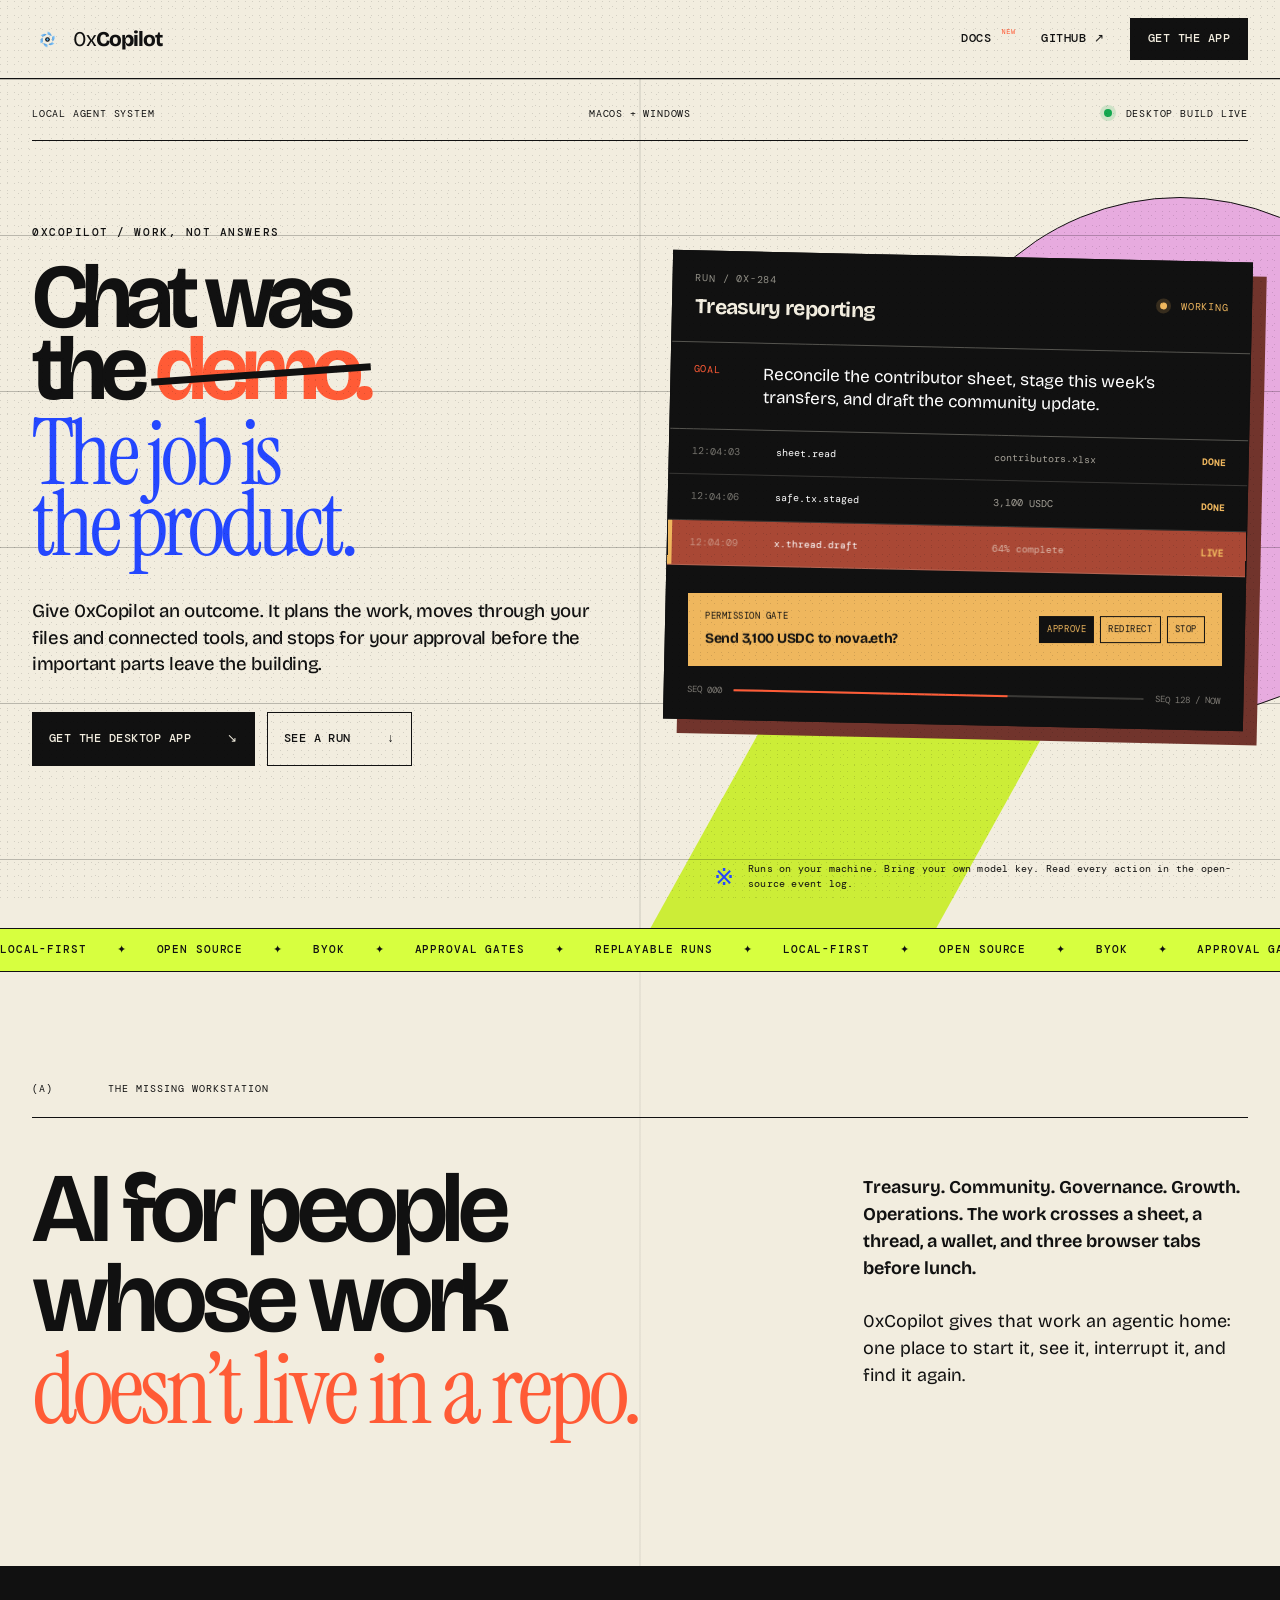
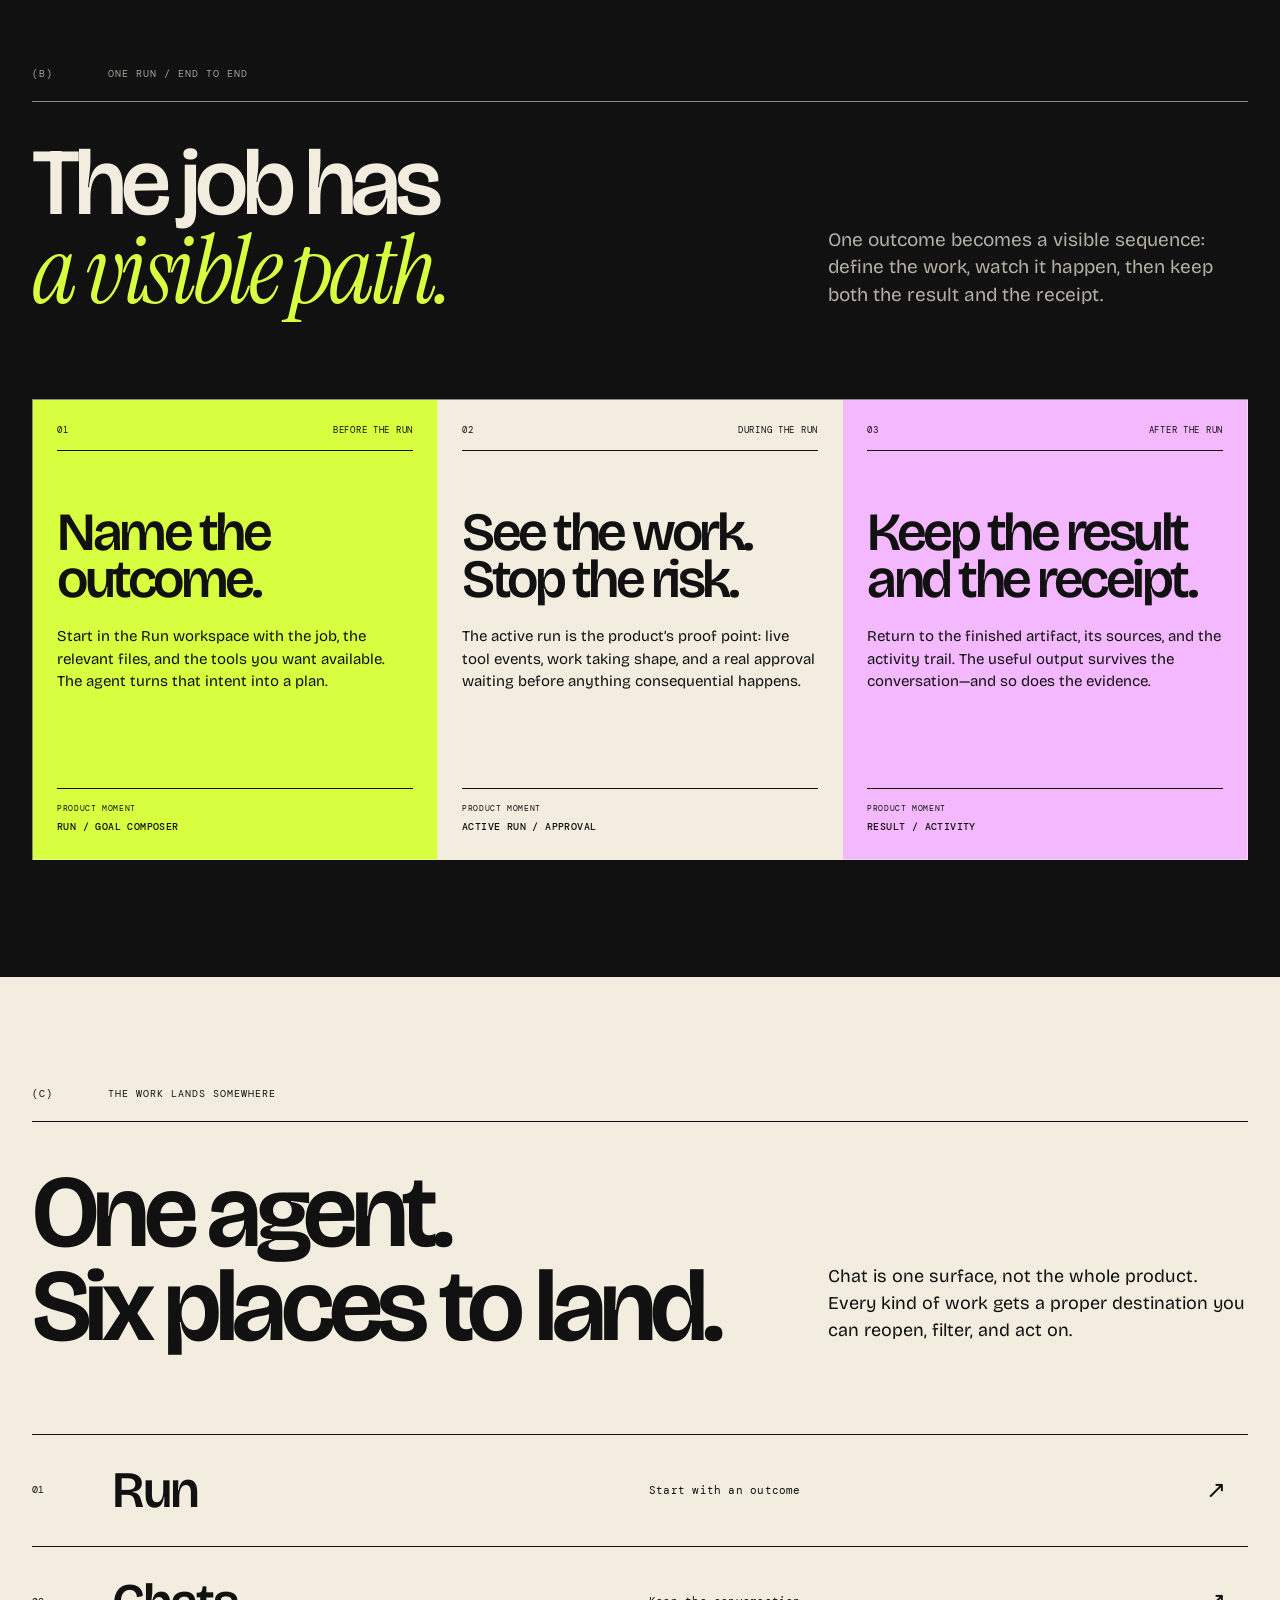
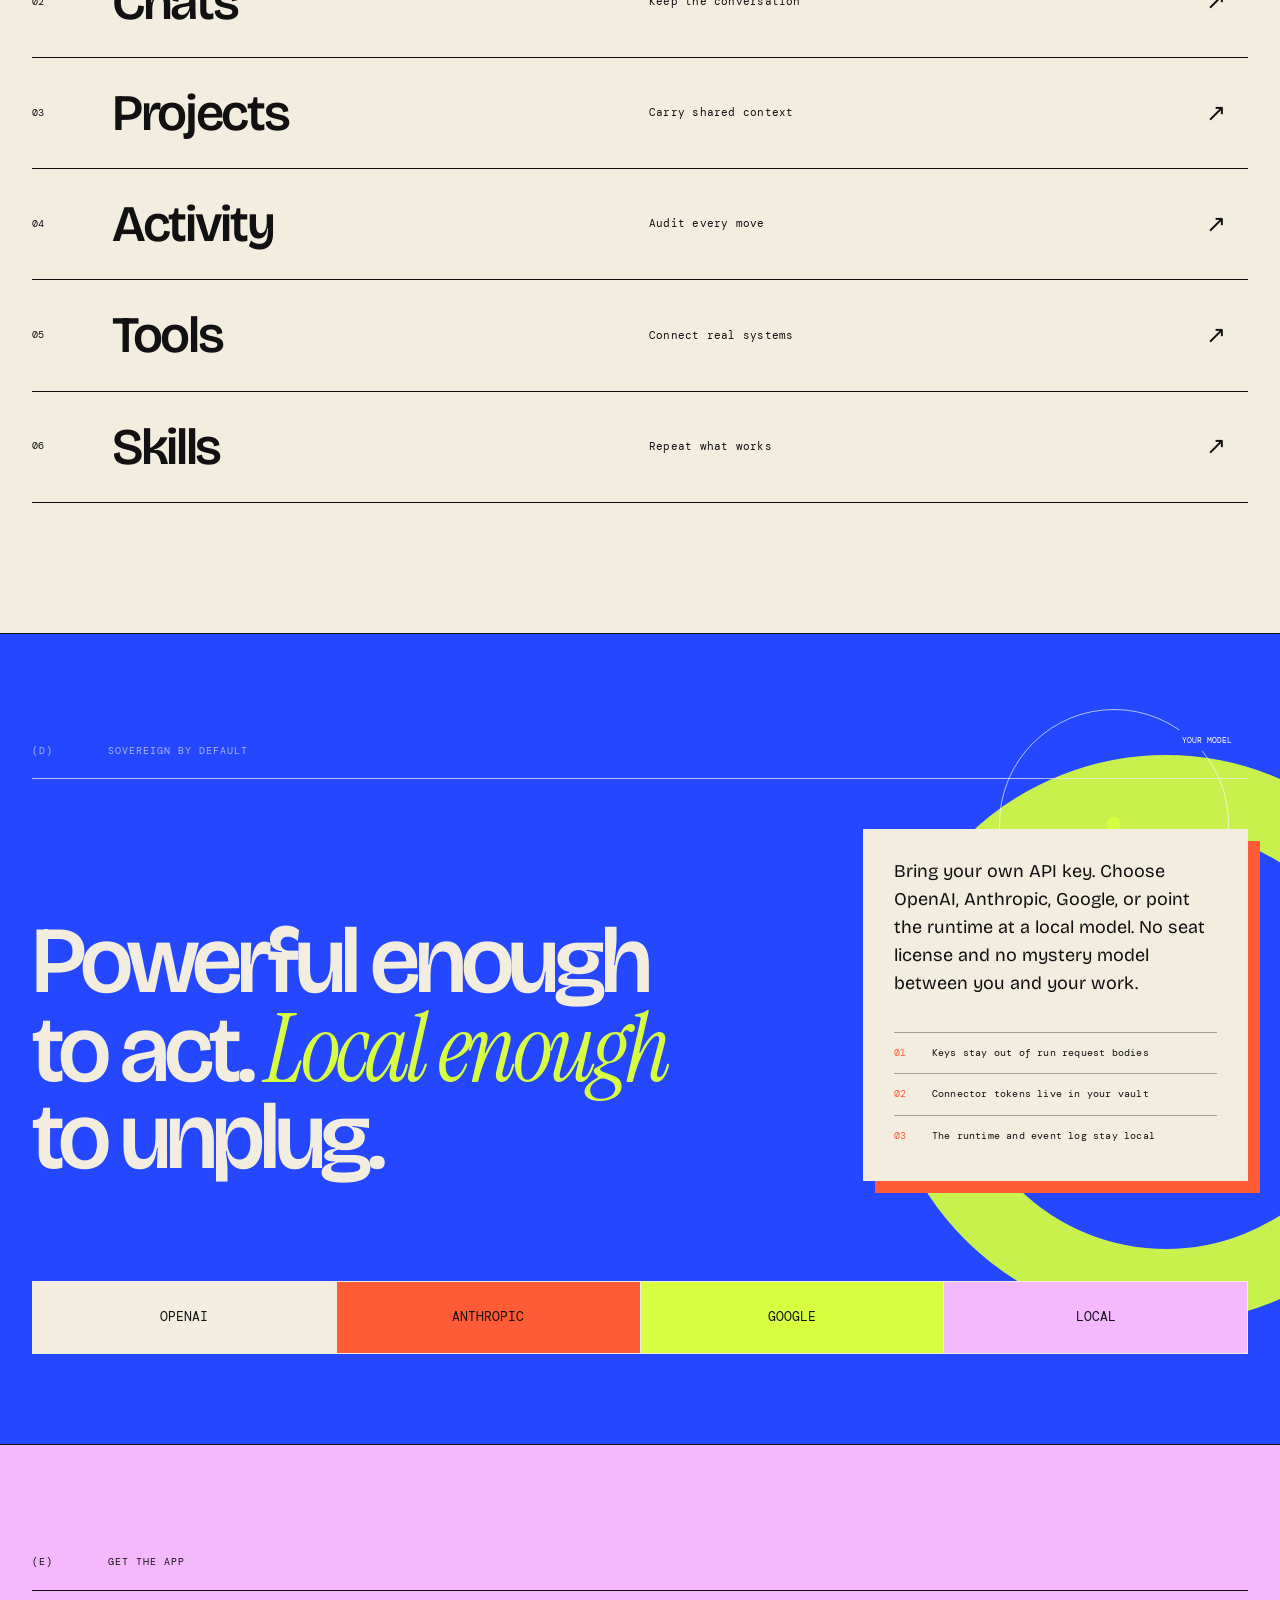
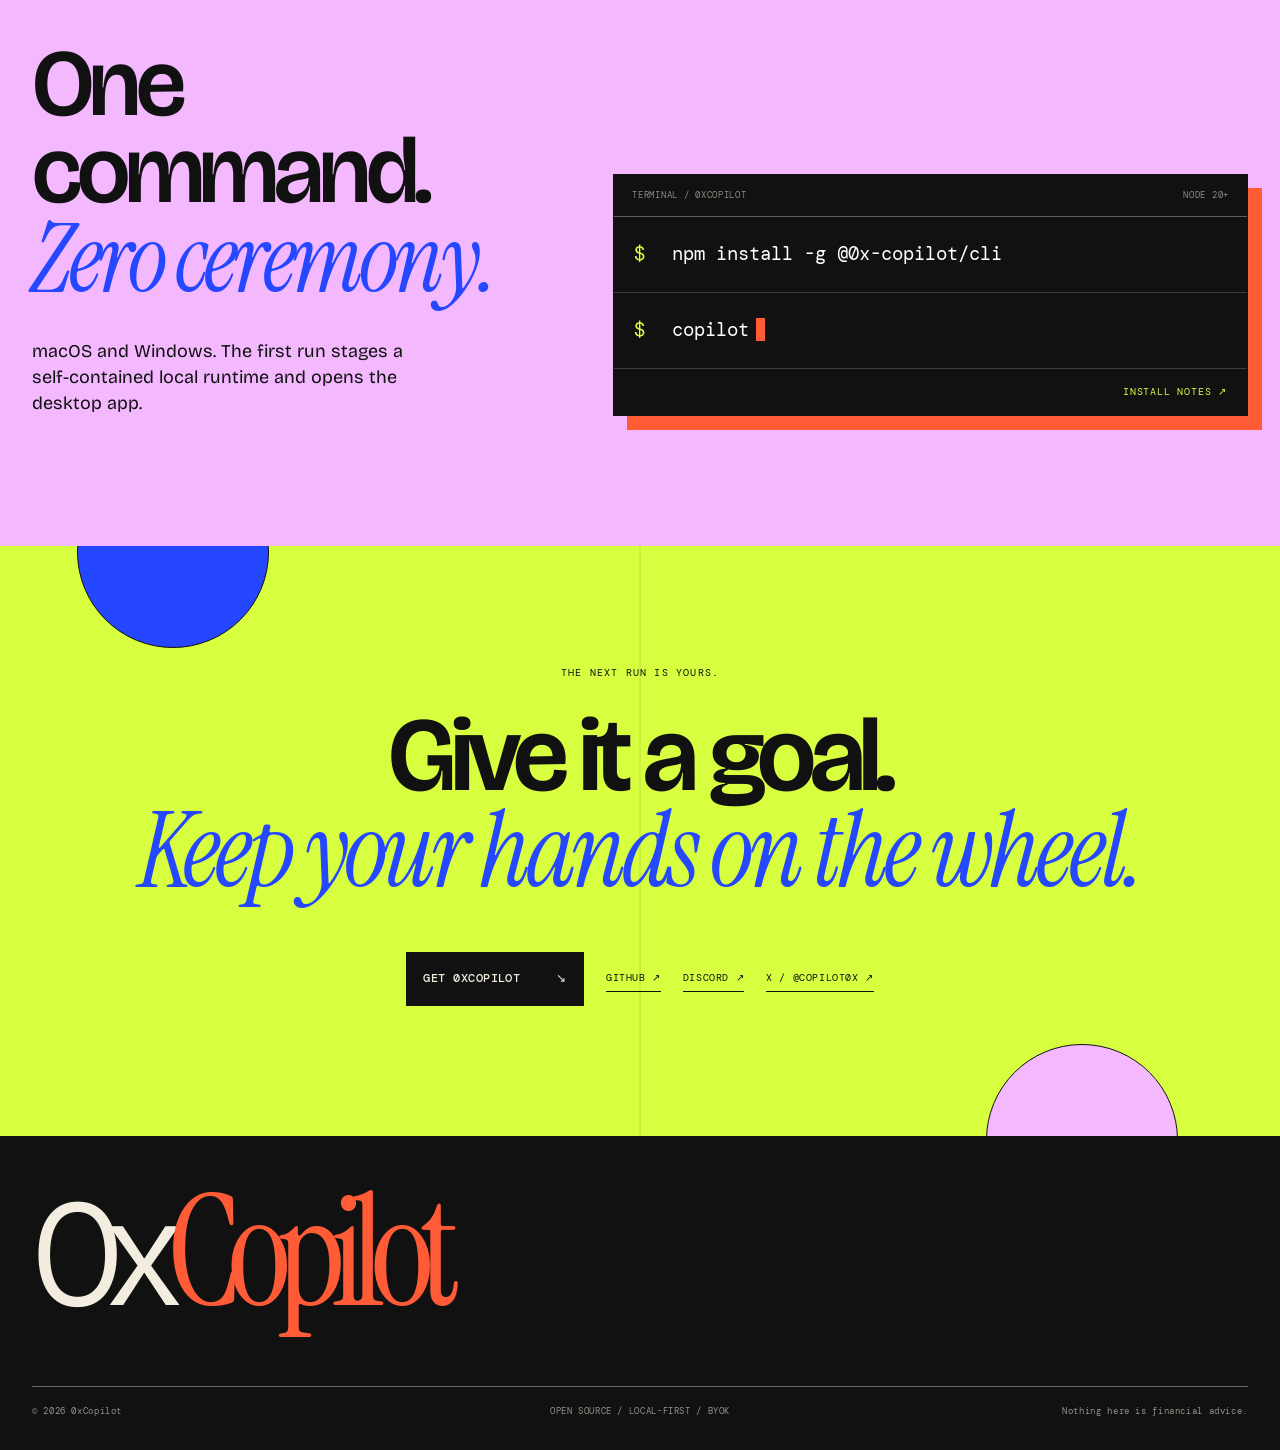
==== commit e7f2ae4b: "Copy the current 0xcopilot.tech build: no token page, no Virtuals links Refreshed from 0x-copilot-de" ====
--- a/index.html
+++ b/index.html
@@ -1 +1 @@
-<!DOCTYPE html><html lang="en"><head><meta charset="utf-8"><meta name="viewport" content="width=device-width, initial-scale=1"><title>0xCopilot — the job is the product</title><meta name="description" content="A local, open-source desktop agent that works across your files and tools, streams every step, and pauses for approval before it acts."><meta name="theme-color" content="#f2eddf"><meta name="virtual-protocol-site-verification" content="5d071dc71ea32ea2ed360eb0458d9562"><link rel="canonical" href="https://0xcopilot.tech/index.html"><link rel="icon" type="image/svg+xml" href="./favicon.svg"><link rel="icon" type="image/png" href="./favicon.png"><link rel="apple-touch-icon" href="./apple-touch-icon.png"><meta property="og:type" content="website"><meta property="og:url" content="https://0xcopilot.tech/index.html"><meta property="og:title" content="0xCopilot — the job is the product"><meta property="og:description" content="A local, open-source desktop agent that works across your files and tools, streams every step, and pauses for approval before it acts."><meta property="og:image" content="https://0xcopilot.tech/media/og.png"><meta name="twitter:card" content="summary_large_image"><meta name="twitter:site" content="@Copilot0x"><meta name="twitter:image" content="https://0xcopilot.tech/media/og.png"><link rel="preconnect" href="https://fonts.googleapis.com"><link rel="preconnect" href="https://fonts.gstatic.com" crossorigin><link href="https://fonts.googleapis.com/css2?family=Bricolage+Grotesque:opsz,wdth,wght@12..96,75..100,300..800&amp;family=DM+Mono:wght@300;400;500&amp;family=Instrument+Serif:ital@0;1&amp;display=swap" rel="stylesheet"><link rel="stylesheet" href="/_astro/Nav.DZXxZWqb.css"><link rel="stylesheet" href="/_astro/index.Cbvwyj5S.css"></head><body class="home-site"><nav class="nav-home"><div class="nav wrap"><a class="brand" href="./" aria-label="0xCopilot home"><svg class="mk" viewBox="0 0 400 400" aria-hidden="true"><defs><linearGradient id="tg" x1="0" y1="0" x2="0" y2="1"><stop offset="0" stop-color="#9bd4ff"></stop><stop offset="1" stop-color="#4593d8"></stop></linearGradient></defs><g fill="url(#tg)"><path d="M200 96q46 10 54 60-28-8-54-24Z"></path><path d="M200 96q46 10 54 60-28-8-54-24Z" transform="rotate(60 200 200)"></path><path d="M200 96q46 10 54 60-28-8-54-24Z" transform="rotate(120 200 200)"></path><path d="M200 96q46 10 54 60-28-8-54-24Z" transform="rotate(180 200 200)"></path><path d="M200 96q46 10 54 60-28-8-54-24Z" transform="rotate(240 200 200)"></path><path d="M200 96q46 10 54 60-28-8-54-24Z" transform="rotate(300 200 200)"></path></g><circle cx="200" cy="200" r="30" fill="#0b0a0e"></circle><circle cx="200" cy="200" r="15" fill="#5fb2ec"></circle></svg><span class="wm">0x<b>Copilot</b></span></a><div class="nlinks"><a href="./token.html">Token</a><a href="./docs.html">Docs <sup class="nav-soon">NEW</sup></a><a href="https://github.com/0x-copilot-dev/0x-copilot" target="_blank" rel="noopener noreferrer">GitHub ↗</a><a class="ncta" href="./install.html">Get the app</a></div><details class="nav-mobile"><summary>Menu <span>＋</span></summary><div class="nav-mobile-panel"><a href="./token.html"><span>01</span>Token details</a><a href="./docs.html"><span>02</span>Documentation</a><a href="https://github.com/0x-copilot-dev/0x-copilot" target="_blank" rel="noopener noreferrer"><span>03</span>GitHub ↗</a><a class="nav-mobile-cta" href="./install.html"><span>04</span>Get the app ↘</a></div></details></div></nav><main><header class="home-hero"><div class="hero-shape hero-shape-one" aria-hidden="true"></div><div class="hero-shape hero-shape-two" aria-hidden="true"></div><div class="home-wrap"><div class="hero-meta"><span>LOCAL AGENT SYSTEM</span><span>MACOS + WINDOWS</span><span class="hero-meta-live"><i></i> DESKTOP BUILD LIVE</span></div><div class="hero-layout"><div class="hero-copy"><p class="home-kicker">0xCopilot / Work, not answers</p><h1>Chat was<br>the <span class="strike-word">demo.</span><br><em>The job is<br>the product.</em></h1><p class="hero-dek">Give 0xCopilot an outcome. It plans the work, moves through your files and connected tools, and stops for your approval before the important parts leave the building.</p><div class="home-actions"><a class="home-btn home-btn-solid" href="./install.html">Get the desktop app <span>↘</span></a><a class="home-btn home-btn-line" href="#proof">See a run <span>↓</span></a></div></div><div class="hero-console" aria-label="Example 0xCopilot run"><div class="console-head"><div><span class="console-label">RUN / 0X-284</span><strong>Treasury reporting</strong></div><span class="console-state"><i></i> WORKING</span></div><div class="console-goal"><span>GOAL</span><p>Reconcile the contributor sheet, stage this week’s transfers, and draft the community update.</p></div><ol class="event-list"><li class="event-done"><span class="event-time">12:04:03</span><span class="event-name">sheet.read</span><span class="event-arg">contributors.xlsx</span><b>DONE</b></li><li class="event-done"><span class="event-time">12:04:06</span><span class="event-name">safe.tx.staged</span><span class="event-arg">3,100 USDC</span><b>DONE</b></li><li class="event-live"><span class="event-time">12:04:09</span><span class="event-name">x.thread.draft</span><span class="event-arg">64% complete</span><b>LIVE</b></li></ol><div class="approval-slip"><div><span>PERMISSION GATE</span><strong>Send 3,100 USDC to nova.eth?</strong></div><div class="approval-actions" aria-hidden="true"><span>APPROVE</span><span>REDIRECT</span><span>STOP</span></div></div><div class="console-sequence"><span>SEQ 000</span><div><i></i></div><span>SEQ 128 / NOW</span></div></div></div><div class="hero-note"><span class="hero-note-index">※</span><p>Runs on your machine. Bring your own model key. Read every action in the open-source event log.</p></div></div></header><aside class="signal-strip" aria-label="Product qualities"><div class="signal-track"><span>LOCAL-FIRST</span><i>✦</i><span>OPEN SOURCE</span><i>✦</i><span>BYOK</span><i>✦</i><span>APPROVAL GATES</span><i>✦</i><span>REPLAYABLE RUNS</span><i>✦</i><span>LOCAL-FIRST</span><i>✦</i><span>OPEN SOURCE</span><i>✦</i><span>BYOK</span><i>✦</i><span>APPROVAL GATES</span><i>✦</i><span>REPLAYABLE RUNS</span><i>✦</i></div></aside><section class="manifesto" id="proof"><div class="home-wrap"><div class="section-index"><span>(A)</span><span>THE MISSING WORKSTATION</span></div><div class="manifesto-grid"><h2>AI for people whose work<span>doesn’t live in a repo.</span></h2><div class="manifesto-copy"><p>Treasury. Community. Governance. Growth. Operations. The work crosses a sheet, a thread, a wallet, and three browser tabs before lunch.</p><p>0xCopilot gives that work an agentic home: one place to start it, see it, interrupt it, and find it again.</p></div></div></div></section><section class="journey-section" id="work"><div class="home-wrap"><div class="section-index section-index-light"><span>(B)</span><span>ONE RUN / END TO END</span></div><div class="journey-heading"><h2>The job has<br><em>a visible path.</em></h2><p>One outcome becomes a visible sequence: define the work, watch it happen, then keep both the result and the receipt.</p></div><div class="journey-grid"><article class="journey-card"><div class="journey-card-top"><span>01</span><span>BEFORE THE RUN</span></div><h3>Name the outcome.</h3><p>Start in the Run workspace with the job, the relevant files, and the tools you want available. The agent turns that intent into a plan.</p><div class="journey-screen"><span>PRODUCT MOMENT</span><strong>RUN / GOAL COMPOSER</strong></div></article><article class="journey-card"><div class="journey-card-top"><span>02</span><span>DURING THE RUN</span></div><h3>See the work. Stop the risk.</h3><p>The active run is the product’s proof point: live tool events, work taking shape, and a real approval waiting before anything consequential happens.</p><div class="journey-screen"><span>PRODUCT MOMENT</span><strong>ACTIVE RUN / APPROVAL</strong></div></article><article class="journey-card"><div class="journey-card-top"><span>03</span><span>AFTER THE RUN</span></div><h3>Keep the result and the receipt.</h3><p>Return to the finished artifact, its sources, and the activity trail. The useful output survives the conversation—and so does the evidence.</p><div class="journey-screen"><span>PRODUCT MOMENT</span><strong>RESULT / ACTIVITY</strong></div></article></div></div></section><section class="surfaces-section"><div class="home-wrap"><div class="section-index"><span>(C)</span><span>THE WORK LANDS SOMEWHERE</span></div><div class="surfaces-heading"><h2>One agent.<br>Six places to land.</h2><p>Chat is one surface, not the whole product. Every kind of work gets a proper destination you can reopen, filter, and act on.</p></div><div class="surface-stack"><div class="surface-row"><span>01</span><strong>Run</strong><p>Start with an outcome</p><i aria-hidden="true">↗</i></div><div class="surface-row"><span>02</span><strong>Chats</strong><p>Keep the conversation</p><i aria-hidden="true">↗</i></div><div class="surface-row"><span>03</span><strong>Projects</strong><p>Carry shared context</p><i aria-hidden="true">↗</i></div><div class="surface-row"><span>04</span><strong>Activity</strong><p>Audit every move</p><i aria-hidden="true">↗</i></div><div class="surface-row"><span>05</span><strong>Tools</strong><p>Connect real systems</p><i aria-hidden="true">↗</i></div><div class="surface-row"><span>06</span><strong>Skills</strong><p>Repeat what works</p><i aria-hidden="true">↗</i></div></div></div></section><section class="local-section" id="local"><div class="local-orbit" aria-hidden="true"><span>YOUR MODEL</span><i></i><b>YOUR MACHINE</b></div><div class="home-wrap"><div class="section-index section-index-light"><span>(D)</span><span>SOVEREIGN BY DEFAULT</span></div><div class="local-grid"><h2>Powerful enough<br>to act. <em>Local enough</em><br>to unplug.</h2><div class="local-copy"><p>Bring your own API key. Choose OpenAI, Anthropic, Google, or point the runtime at a local model. No seat license and no mystery model between you and your work.</p><ul><li><span>01</span> Keys stay out of run request bodies</li><li><span>02</span> Connector tokens live in your vault</li><li><span>03</span> The runtime and event log stay local</li></ul></div></div><div class="provider-wall" aria-label="Supported model providers"><span>OPENAI</span><span>ANTHROPIC</span><span>GOOGLE</span><span>LOCAL</span></div></div></section><section class="install-section"><div class="home-wrap"><div class="section-index"><span>(E)</span><span>GET THE APP</span></div><div class="install-grid"><div><h2>One command.<br><em>Zero ceremony.</em></h2><p>macOS and Windows. The first run stages a self-contained local runtime and opens the desktop app.</p></div><div class="command-block"><div class="command-top"><span>TERMINAL / 0XCOPILOT</span><span>NODE 20+</span></div><code><i>$</i> npm install -g @0x-copilot/cli</code><code><i>$</i> copilot<span class="command-cursor"></span></code><a href="./install.html">INSTALL NOTES ↗</a></div></div></div></section><section class="token-section"><div class="home-wrap token-grid"><div><span class="token-label">$CPILOT / ROBINHOOD CHAIN</span><h2>The app is the product.<br>The token funds the road.</h2></div><div class="token-stats"><div><strong>45.56%</strong><span>Liquidity</span></div><div><strong>29.19%</strong><span>Team + contributors</span></div><div><strong>25%</strong><span>Capital formation</span></div></div><div class="token-actions"><a href="./token.html">Read the tokenomics ↗</a><a href="https://app.virtuals.io/virtuals/113720" rel="noopener">View on Virtuals ↗</a></div></div></section><section class="last-call" id="contact"><div class="home-wrap"><p>THE NEXT RUN IS YOURS.</p><h2>Give it a goal.<br><em>Keep your hands on the wheel.</em></h2><div class="last-actions"><a class="home-btn home-btn-solid" href="./install.html">Get 0xCopilot <span>↘</span></a><a href="https://github.com/0x-copilot-dev/0x-copilot" rel="noopener">GitHub ↗</a><a href="https://discord.com/invite/NhCv7zDkmX" rel="noopener">Discord ↗</a><a href="https://x.com/Copilot0x" rel="noopener">X / @Copilot0x ↗</a></div></div></section></main><footer class="home-footer"><div class="home-wrap"><div class="home-footer-mark">0x<span>Copilot</span></div><div class="home-footer-meta"><span>© 2026 0xCopilot</span><span>OPEN SOURCE / LOCAL-FIRST / BYOK</span><span>Nothing here is financial advice.</span></div></div></footer></body></html>+<!DOCTYPE html><html lang="en"><head><meta charset="utf-8"><meta name="viewport" content="width=device-width, initial-scale=1"><title>0xCopilot — the job is the product</title><meta name="description" content="A local, open-source desktop agent that works across your files and tools, streams every step, and pauses for approval before it acts."><meta name="theme-color" content="#f2eddf"><meta name="virtual-protocol-site-verification" content="5d071dc71ea32ea2ed360eb0458d9562"><link rel="canonical" href="https://0xcopilot.tech/index.html"><link rel="icon" type="image/svg+xml" href="./favicon.svg"><link rel="icon" type="image/png" href="./favicon.png"><link rel="apple-touch-icon" href="./apple-touch-icon.png"><meta property="og:type" content="website"><meta property="og:url" content="https://0xcopilot.tech/index.html"><meta property="og:title" content="0xCopilot — the job is the product"><meta property="og:description" content="A local, open-source desktop agent that works across your files and tools, streams every step, and pauses for approval before it acts."><meta property="og:image" content="https://0xcopilot.tech/media/og.png"><meta name="twitter:card" content="summary_large_image"><meta name="twitter:site" content="@Copilot0x"><meta name="twitter:image" content="https://0xcopilot.tech/media/og.png"><link rel="preconnect" href="https://fonts.googleapis.com"><link rel="preconnect" href="https://fonts.gstatic.com" crossorigin><link href="https://fonts.googleapis.com/css2?family=Bricolage+Grotesque:opsz,wdth,wght@12..96,75..100,300..800&amp;family=DM+Mono:wght@300;400;500&amp;family=Instrument+Serif:ital@0;1&amp;display=swap" rel="stylesheet"><link rel="stylesheet" href="/_astro/Nav.CXFX1FO9.css"><link rel="stylesheet" href="/_astro/index.Cm-LHNJr.css"></head><body class="home-site"><nav class="nav-home"><div class="nav wrap"><a class="brand" href="./" aria-label="0xCopilot home"><svg class="mk" viewBox="0 0 400 400" aria-hidden="true"><defs><linearGradient id="tg" x1="0" y1="0" x2="0" y2="1"><stop offset="0" stop-color="#9bd4ff"></stop><stop offset="1" stop-color="#4593d8"></stop></linearGradient></defs><g fill="url(#tg)"><path d="M200 96q46 10 54 60-28-8-54-24Z"></path><path d="M200 96q46 10 54 60-28-8-54-24Z" transform="rotate(60 200 200)"></path><path d="M200 96q46 10 54 60-28-8-54-24Z" transform="rotate(120 200 200)"></path><path d="M200 96q46 10 54 60-28-8-54-24Z" transform="rotate(180 200 200)"></path><path d="M200 96q46 10 54 60-28-8-54-24Z" transform="rotate(240 200 200)"></path><path d="M200 96q46 10 54 60-28-8-54-24Z" transform="rotate(300 200 200)"></path></g><circle cx="200" cy="200" r="30" fill="#0b0a0e"></circle><circle cx="200" cy="200" r="15" fill="#5fb2ec"></circle></svg><span class="wm">0x<b>Copilot</b></span></a><div class="nlinks"><a href="./docs.html">Docs <sup class="nav-soon">NEW</sup></a><a href="https://github.com/0x-copilot-dev/0x-copilot" target="_blank" rel="noopener noreferrer">GitHub ↗</a><a class="ncta" href="./install.html">Get the app</a></div><details class="nav-mobile"><summary>Menu <span>＋</span></summary><div class="nav-mobile-panel"><a href="./docs.html"><span>01</span>Documentation</a><a href="https://github.com/0x-copilot-dev/0x-copilot" target="_blank" rel="noopener noreferrer"><span>02</span>GitHub ↗</a><a class="nav-mobile-cta" href="./install.html"><span>03</span>Get the app ↘</a></div></details></div></nav><main><header class="home-hero"><div class="hero-shape hero-shape-one" aria-hidden="true"></div><div class="hero-shape hero-shape-two" aria-hidden="true"></div><div class="home-wrap"><div class="hero-meta"><span>LOCAL AGENT SYSTEM</span><span>MACOS + WINDOWS</span><span class="hero-meta-live"><i></i> DESKTOP BUILD LIVE</span></div><div class="hero-layout"><div class="hero-copy"><p class="home-kicker">0xCopilot / Work, not answers</p><h1>Chat was<br>the <span class="strike-word">demo.</span><br><em>The job is<br>the product.</em></h1><p class="hero-dek">Give 0xCopilot an outcome. It plans the work, moves through your files and connected tools, and stops for your approval before the important parts leave the building.</p><div class="home-actions"><a class="home-btn home-btn-solid" href="./install.html">Get the desktop app <span>↘</span></a><a class="home-btn home-btn-line" href="#proof">See a run <span>↓</span></a></div></div><div class="hero-console" aria-label="Example 0xCopilot run"><div class="console-head"><div><span class="console-label">RUN / 0X-284</span><strong>Treasury reporting</strong></div><span class="console-state"><i></i> WORKING</span></div><div class="console-goal"><span>GOAL</span><p>Reconcile the contributor sheet, stage this week’s transfers, and draft the community update.</p></div><ol class="event-list"><li class="event-done"><span class="event-time">12:04:03</span><span class="event-name">sheet.read</span><span class="event-arg">contributors.xlsx</span><b>DONE</b></li><li class="event-done"><span class="event-time">12:04:06</span><span class="event-name">safe.tx.staged</span><span class="event-arg">3,100 USDC</span><b>DONE</b></li><li class="event-live"><span class="event-time">12:04:09</span><span class="event-name">x.thread.draft</span><span class="event-arg">64% complete</span><b>LIVE</b></li></ol><div class="approval-slip"><div><span>PERMISSION GATE</span><strong>Send 3,100 USDC to nova.eth?</strong></div><div class="approval-actions" aria-hidden="true"><span>APPROVE</span><span>REDIRECT</span><span>STOP</span></div></div><div class="console-sequence"><span>SEQ 000</span><div><i></i></div><span>SEQ 128 / NOW</span></div></div></div><div class="hero-note"><span class="hero-note-index">※</span><p>Runs on your machine. Bring your own model key. Read every action in the open-source event log.</p></div></div></header><aside class="signal-strip" aria-label="Product qualities"><div class="signal-track"><span>LOCAL-FIRST</span><i>✦</i><span>OPEN SOURCE</span><i>✦</i><span>BYOK</span><i>✦</i><span>APPROVAL GATES</span><i>✦</i><span>REPLAYABLE RUNS</span><i>✦</i><span>LOCAL-FIRST</span><i>✦</i><span>OPEN SOURCE</span><i>✦</i><span>BYOK</span><i>✦</i><span>APPROVAL GATES</span><i>✦</i><span>REPLAYABLE RUNS</span><i>✦</i></div></aside><section class="manifesto" id="proof"><div class="home-wrap"><div class="section-index"><span>(A)</span><span>THE MISSING WORKSTATION</span></div><div class="manifesto-grid"><h2>AI for people whose work<span>doesn’t live in a repo.</span></h2><div class="manifesto-copy"><p>Treasury. Community. Governance. Growth. Operations. The work crosses a sheet, a thread, a wallet, and three browser tabs before lunch.</p><p>0xCopilot gives that work an agentic home: one place to start it, see it, interrupt it, and find it again.</p></div></div></div></section><section class="journey-section" id="work"><div class="home-wrap"><div class="section-index section-index-light"><span>(B)</span><span>ONE RUN / END TO END</span></div><div class="journey-heading"><h2>The job has<br><em>a visible path.</em></h2><p>One outcome becomes a visible sequence: define the work, watch it happen, then keep both the result and the receipt.</p></div><div class="journey-grid"><article class="journey-card"><div class="journey-card-top"><span>01</span><span>BEFORE THE RUN</span></div><h3>Name the outcome.</h3><p>Start in the Run workspace with the job, the relevant files, and the tools you want available. The agent turns that intent into a plan.</p><div class="journey-screen"><span>PRODUCT MOMENT</span><strong>RUN / GOAL COMPOSER</strong></div></article><article class="journey-card"><div class="journey-card-top"><span>02</span><span>DURING THE RUN</span></div><h3>See the work. Stop the risk.</h3><p>The active run is the product’s proof point: live tool events, work taking shape, and a real approval waiting before anything consequential happens.</p><div class="journey-screen"><span>PRODUCT MOMENT</span><strong>ACTIVE RUN / APPROVAL</strong></div></article><article class="journey-card"><div class="journey-card-top"><span>03</span><span>AFTER THE RUN</span></div><h3>Keep the result and the receipt.</h3><p>Return to the finished artifact, its sources, and the activity trail. The useful output survives the conversation—and so does the evidence.</p><div class="journey-screen"><span>PRODUCT MOMENT</span><strong>RESULT / ACTIVITY</strong></div></article></div></div></section><section class="surfaces-section"><div class="home-wrap"><div class="section-index"><span>(C)</span><span>THE WORK LANDS SOMEWHERE</span></div><div class="surfaces-heading"><h2>One agent.<br>Six places to land.</h2><p>Chat is one surface, not the whole product. Every kind of work gets a proper destination you can reopen, filter, and act on.</p></div><div class="surface-stack"><div class="surface-row"><span>01</span><strong>Run</strong><p>Start with an outcome</p><i aria-hidden="true">↗</i></div><div class="surface-row"><span>02</span><strong>Chats</strong><p>Keep the conversation</p><i aria-hidden="true">↗</i></div><div class="surface-row"><span>03</span><strong>Projects</strong><p>Carry shared context</p><i aria-hidden="true">↗</i></div><div class="surface-row"><span>04</span><strong>Activity</strong><p>Audit every move</p><i aria-hidden="true">↗</i></div><div class="surface-row"><span>05</span><strong>Tools</strong><p>Connect real systems</p><i aria-hidden="true">↗</i></div><div class="surface-row"><span>06</span><strong>Skills</strong><p>Repeat what works</p><i aria-hidden="true">↗</i></div></div></div></section><section class="local-section" id="local"><div class="local-orbit" aria-hidden="true"><span>YOUR MODEL</span><i></i><b>YOUR MACHINE</b></div><div class="home-wrap"><div class="section-index section-index-light"><span>(D)</span><span>SOVEREIGN BY DEFAULT</span></div><div class="local-grid"><h2>Powerful enough<br>to act. <em>Local enough</em><br>to unplug.</h2><div class="local-copy"><p>Bring your own API key. Choose OpenAI, Anthropic, Google, or point the runtime at a local model. No seat license and no mystery model between you and your work.</p><ul><li><span>01</span> Keys stay out of run request bodies</li><li><span>02</span> Connector tokens live in your vault</li><li><span>03</span> The runtime and event log stay local</li></ul></div></div><div class="provider-wall" aria-label="Supported model providers"><span>OPENAI</span><span>ANTHROPIC</span><span>GOOGLE</span><span>LOCAL</span></div></div></section><section class="install-section"><div class="home-wrap"><div class="section-index"><span>(E)</span><span>GET THE APP</span></div><div class="install-grid"><div><h2>One command.<br><em>Zero ceremony.</em></h2><p>macOS and Windows. The first run stages a self-contained local runtime and opens the desktop app.</p></div><div class="command-block"><div class="command-top"><span>TERMINAL / 0XCOPILOT</span><span>NODE 20+</span></div><code><i>$</i> npm install -g @0x-copilot/cli</code><code><i>$</i> copilot<span class="command-cursor"></span></code><a href="./install.html">INSTALL NOTES ↗</a></div></div></div></section><section class="last-call" id="contact"><div class="home-wrap"><p>THE NEXT RUN IS YOURS.</p><h2>Give it a goal.<br><em>Keep your hands on the wheel.</em></h2><div class="last-actions"><a class="home-btn home-btn-solid" href="./install.html">Get 0xCopilot <span>↘</span></a><a href="https://github.com/0x-copilot-dev/0x-copilot" rel="noopener">GitHub ↗</a><a href="https://discord.com/invite/NhCv7zDkmX" rel="noopener">Discord ↗</a><a href="https://x.com/Copilot0x" rel="noopener">X / @Copilot0x ↗</a></div></div></section></main><footer class="home-footer"><div class="home-wrap"><div class="home-footer-mark">0x<span>Copilot</span></div><div class="home-footer-meta"><span>© 2026 0xCopilot</span><span>OPEN SOURCE / LOCAL-FIRST / BYOK</span><span>Nothing here is financial advice.</span></div></div></footer></body></html>
--- a/_astro/Nav.CXFX1FO9.css
+++ b/_astro/Nav.CXFX1FO9.css
@@ -0,0 +1 @@
+:root{--ink:#0b0a0e;--ink2:#0d0c11;--panel:#141319;--panel2:#1a1922;--line:#ffffff14;--line2:#ffffff24;--tx:#f2f3f7;--mut:#98959f;--mut2:#6d6a76;--sky:#5fb2ec;--sky-lo:#4593d8;--sky-hi:#9bd4ff;--jade:#57c785;--ember:#f0764f;--amber:#e8b45e;--disp:"Space Grotesk", system-ui, sans-serif;--body:"IBM Plex Sans", system-ui, sans-serif;--mono:"JetBrains Mono", ui-monospace, monospace;--wrap:1180px;color-scheme:dark}*{box-sizing:border-box}html{scroll-behavior:smooth}body{background:var(--ink);color:var(--tx);font-family:var(--body);-webkit-font-smoothing:antialiased;margin:0;font-size:17px;line-height:1.6}a{color:var(--sky);text-decoration:none}a:hover{color:var(--sky-hi)}h1,h2,h3{font-family:var(--disp);letter-spacing:-.02em;text-wrap:balance;margin:0;line-height:1.05}p{text-wrap:pretty}img,video{max-width:100%}:where(a,button,summary,input):focus-visible{outline:2px solid var(--sky);outline-offset:3px;border-radius:3px}.wrap{max-width:var(--wrap);margin:0 auto;padding:0 32px}.mono{font-family:var(--mono)}section{scroll-margin-top:80px}.kick{font-family:var(--mono);letter-spacing:.28em;text-transform:uppercase;color:var(--sky);margin:0 0 18px;font-size:13px}.mk{filter:drop-shadow(0 2px 8px #5fb2ec59);flex:none;width:34px;height:34px;display:block}nav{z-index:50;backdrop-filter:blur(14px);border-bottom:1px solid var(--line);background:#0b0a0eb8;position:sticky;top:0}.nav{justify-content:space-between;align-items:center;height:66px;display:flex}.brand{align-items:center;gap:12px;display:flex}.wm{font-family:var(--disp);color:#d3d6de;font-size:19px;font-weight:500}.wm b{color:#fff;font-weight:700}.nlinks{align-items:center;gap:30px;display:flex}.nlinks a{color:var(--mut);font-size:15px;font-weight:500}.nlinks a:hover{color:#fff}.nav-soon{color:var(--ember);font-family:var(--mono);letter-spacing:.07em;margin-left:3px;font-size:7px;font-weight:500;position:relative;top:-.45em}.ncta{border:1px solid var(--line2);font-size:14px;font-family:var(--mono);border-radius:9px;padding:9px 16px;color:#fff!important}.ncta:hover{border-color:var(--sky);background:#5fb2ec14}.nav-mobile{display:none;position:relative}.nav-mobile summary{border:1px solid var(--line2);color:#fff;cursor:pointer;min-width:98px;font-family:var(--mono);text-transform:uppercase;justify-content:space-between;align-items:center;padding:9px 12px;font-size:11px;list-style:none;display:flex}.nav-mobile summary::-webkit-details-marker{display:none}.nav-mobile[open] summary span{transform:rotate(45deg)}.nav-mobile-panel{border:1px solid var(--line2);background:var(--ink);width:min(310px,100vw - 32px);display:grid;position:absolute;top:calc(100% + 10px);right:0;box-shadow:8px 8px #00000061}.nav-mobile-panel a{border-bottom:1px solid var(--line2);color:var(--tx);font-family:var(--mono);letter-spacing:.02em;grid-template-columns:32px 1fr;padding:14px 15px;font-size:12px;display:grid}.nav-mobile-panel a:last-child{border-bottom:0}.nav-mobile-panel a span{color:var(--mut2);font-size:9px}.nav-mobile-panel .nav-mobile-cta{background:var(--sky);color:var(--ink)}.nav-mobile-panel .nav-mobile-cta span{color:#0b0a0e94}.pill{font-family:var(--mono);color:var(--mut);border:1px solid var(--line);background:#ffffff05;border-radius:999px;align-items:center;gap:9px;padding:7px 15px;font-size:13px;display:inline-flex}.dot{background:var(--jade);border-radius:50%;width:7px;height:7px;box-shadow:0 0 0 4px #57c78526}.hero{padding:96px 0 72px;position:relative;overflow:hidden}.hero-bg{pointer-events:none;background:radial-gradient(1000px 560px at 20% -6%,#5fb2ec29,#0000 60%),radial-gradient(760px 520px at 100% 8%,#57c78512,#0000 60%);position:absolute;inset:0}.hero-grid{pointer-events:none;opacity:.55;background-image:linear-gradient(var(--line) 1px, transparent 1px), linear-gradient(90deg, var(--line) 1px, transparent 1px);background-size:60px 60px;position:absolute;inset:0;mask-image:radial-gradient(900px 520px at 30% 12%,#000,#0000 72%)}.hero .wrap{z-index:2;position:relative}h1{max-width:16ch;margin:26px 0 0;font-size:74px;font-weight:600}h1 em{color:var(--sky);font-style:normal}.sub{color:var(--mut);max-width:60ch;margin:26px 0 0;font-size:20px}.sub b{color:#dde0e6;font-weight:600}.cta-row{flex-wrap:wrap;gap:14px;margin-top:34px;display:flex}.btn{font-size:15.5px;font-weight:600;font-family:var(--disp);border-radius:11px;align-items:center;gap:9px;padding:14px 22px;display:inline-flex}.btn.pri{background:linear-gradient(180deg, var(--sky-hi), var(--sky-lo));color:#08131d}.btn.pri:hover{filter:brightness(1.06);color:#08131d}.btn.ghost{border:1px solid var(--line2);color:#e7e9ee}.btn.ghost:hover{border-color:var(--sky);color:#fff}.trust{color:var(--mut2);font-family:var(--mono);flex-wrap:wrap;align-items:center;gap:10px 22px;margin-top:38px;font-size:13px;display:flex}.trust b{color:var(--mut);font-weight:500}.trust .s{background:var(--mut2);border-radius:50%;width:4px;height:4px}.band{padding:14px 0 44px}.shot{border:1px solid var(--line2);background:#0d0c10;border-radius:18px;max-width:1120px;height:600px;margin:0 auto;position:relative;overflow:hidden;box-shadow:0 60px 120px -40px #000000e6,0 0 0 1px #5fb2ec0d}.shot img{object-fit:cover;width:100%;height:100%;display:block;position:absolute;inset:0}.tm{z-index:2;background:var(--ink2);font-family:var(--body);color:#e7e9ee;grid-template-rows:auto minmax(0,1fr) auto;font-size:13px;display:grid;position:absolute;inset:0}.tm-top{border-bottom:1px solid var(--line);background:#ffffff05;flex:none;align-items:center;gap:11px;height:46px;padding:0 14px;display:flex}.tm-top .mk{width:22px;height:22px}.tm-brand{align-items:center;gap:9px;min-width:0;display:flex}.tm-brand b{font-family:var(--disp);font-size:14px;font-weight:700}.tm-crumb{color:var(--mut);white-space:nowrap;text-overflow:ellipsis;font-size:12px;overflow:hidden}.tm-work{font-family:var(--mono);color:var(--jade);align-items:center;gap:6px;font-size:11px;display:flex}.tm-work:before{content:"";background:var(--jade);width:6px;height:6px;box-shadow:0 0 6px var(--jade);border-radius:50%}.tm-modes{border:1px solid var(--line);background:#ffffff0a;border-radius:9px;gap:2px;margin-left:auto;padding:3px;display:flex}.tm-modes button{font-family:var(--mono);color:var(--mut);cursor:pointer;background:0 0;border:0;border-radius:6px;padding:6px 12px;font-size:12px}.tm-modes button:hover{color:#fff}.tm-modes button.on{background:var(--sky);color:#08131d;font-weight:500}.tm-main{background:var(--line);gap:1px;min-height:0;display:grid;position:relative}[data-mode=studio] .tm-main{grid-template-columns:1fr 340px}[data-mode=focus] .tm-main{grid-template-columns:1fr 240px}.tm-sheet{background:var(--ink);flex-direction:column;min-width:0;display:flex;position:relative;overflow:hidden}[data-mode=focus] .tm-sheet{box-shadow:inset 0 0 0 1px #5fb2ec40}.tm-tabs{border-bottom:1px solid var(--line);flex:none;gap:4px;padding:8px 12px;display:flex;overflow:hidden}.tm-tab{color:var(--mut);white-space:nowrap;border:1px solid #0000;border-radius:7px;align-items:center;gap:7px;padding:6px 11px;font-size:12px;display:flex}.tm-tab .d{background:var(--mut2);border-radius:50%;width:6px;height:6px}.tm-tab.on{color:#fff;background:#57c7851a;border-color:#57c7854d}.tm-tab.on .d{background:var(--jade)}.tm-grid{flex:1;min-height:0;padding:4px 0;overflow:auto}.tm-row{border-bottom:1px solid #ffffff08;grid-template-columns:1.4fr 1fr 1fr 1fr;align-items:center;gap:10px;padding:11px 18px;display:grid;position:relative}.tm-row.h{color:var(--mut2);font-family:var(--mono);letter-spacing:.12em;text-transform:uppercase;border-bottom:1px solid var(--line);font-size:10.5px}.tm-row .nm{font-family:var(--mono);color:#dfe1e7}.tm-row .st{color:var(--mut)}.tm-row .st.streamed{color:var(--jade)}.tm-row.ghost{box-shadow:inset 2px 0 0 var(--jade);background:linear-gradient(90deg,#57c78517,#0000)}.tm-row.ghost .nm{color:var(--jade)}.tm-accept{align-items:center;gap:8px;display:flex;position:absolute;top:50%;right:12px;transform:translateY(-50%)}.tm-accept .b{font-family:var(--mono);background:var(--jade);color:#08150d;border-radius:5px;padding:5px 10px;font-size:10.5px;font-weight:700}.tm-accept .x{color:var(--mut2)}.scrubbing .tm-row.ghost{opacity:.5;box-shadow:none;background:0 0}.scrubbing .tm-accept{display:none}.tm-banner{font-family:var(--mono);color:var(--sky);background:#0d1016eb;border:1px solid #5fb2ec59;border-radius:9px;padding:9px 13px;font-size:11.5px;display:none;position:absolute;bottom:14px;left:14px;right:14px}.scrubbing .tm-banner{display:block}.tm-chat{background:var(--ink2);flex-direction:column;min-height:0;display:flex;overflow:hidden}[data-mode=focus] .tm-chat{opacity:.62}.tm-chat .ch{border-bottom:1px solid var(--line);flex:none;align-items:center;gap:9px;padding:11px 14px;display:flex}.tm-ava{background:linear-gradient(140deg, var(--sky-hi), var(--sky-lo));border-radius:50%;flex:none;place-items:center;width:24px;height:24px;display:grid}.tm-ava svg{width:15px;height:15px}.tm-chat .ch b{font-family:var(--disp);font-size:13px}.tm-chat .ch span{color:var(--mut);font-size:11px}.tm-thread{flex-direction:column;flex:1;gap:11px;min-height:0;padding:14px;display:flex;overflow:auto}.bub{border-radius:11px;max-width:92%;padding:10px 13px;font-size:12.5px;line-height:1.5}.bub.u{color:#eaf3fb;background:#5fb2ec1f;border:1px solid #5fb2ec38;align-self:flex-end}.bub.a{border:1px solid var(--line);color:#d6d8de;background:#ffffff08;align-self:flex-start}.bub.a b{color:#fff}.prog{font-family:var(--mono);flex-direction:column;gap:6px;margin-top:9px;font-size:10.5px;display:flex}.prog .pr{color:var(--mut);align-items:center;gap:8px;display:flex}.prog .pr i{border-radius:50%;flex:none;width:6px;height:6px}.prog .barp{background:#ffffff14;border-radius:3px;flex:1;height:3px;overflow:hidden}.prog .barp span{border-radius:3px;height:100%;display:block}.gate{color:#efe0c4;background:#e8b45e14;border:1px solid #e8b45e47;border-radius:11px;padding:11px 13px;font-size:12px}.gate b{color:#fff}.gate .g-b{gap:8px;margin-top:9px;display:flex}.gate .g-b span{font-family:var(--mono);cursor:pointer;border-radius:6px;padding:6px 11px;font-size:11px}.gate .g-b .go{background:var(--sky);color:#08131d}.gate .g-b .rw{border:1px solid var(--line2);color:#cfd2da}.tm-composer{border-top:1px solid var(--line);flex:none;align-items:center;gap:8px;padding:11px 13px;display:flex}.tm-composer input{border:1px solid var(--line);color:#e7e9ee;font-family:var(--body);background:#ffffff08;border-radius:9px;outline:none;flex:1;padding:9px 12px;font-size:12.5px}.tm-composer input:focus{border-color:var(--sky)}.tm-composer .send{background:var(--sky);color:#08131d;cursor:pointer;border:0;border-radius:8px;flex:none;place-items:center;width:32px;height:32px;font-size:15px;display:grid}.tm-tl{border-top:1px solid var(--line);background:linear-gradient(#ffffff05,#0000);flex-direction:column;flex:none;gap:9px;padding:11px 16px 14px;display:flex}.tm-tl-head{align-items:center;gap:16px;display:flex}.tm-clock{flex-direction:column;gap:1px;min-width:150px;display:flex}.tm-clock .lbl{font-family:var(--mono);letter-spacing:.14em;font-size:9.5px}.tm-clock .lbl.live{color:var(--jade)}.tm-clock .lbl.view{color:var(--sky)}.tm-clock .t{font-family:var(--mono);color:var(--jade);font-size:23px;font-weight:500;line-height:1.05}.tm-clock .t.view{color:var(--sky)}.tm-clock .sub{color:var(--mut);font-size:11px}.tm-tl-ctrls{font-family:var(--mono);color:var(--mut);align-items:center;gap:8px;margin-left:auto;font-size:11px;display:flex}.tm-tl-ctrls .live-dot{color:var(--jade);align-items:center;gap:6px;display:flex}.tm-tl-ctrls .live-dot:before{content:"";background:var(--jade);width:7px;height:7px;box-shadow:0 0 6px var(--jade);border-radius:50%}.tm-tl-ctrls button{border:1px solid var(--line);color:#cfd2da;cursor:pointer;background:#ffffff05;border-radius:6px;min-width:28px;height:28px;font-size:11px}.tm-tl-ctrls .snap{color:var(--sky);border-color:#5fb2ec59;padding:0 12px}.tm-track-wrap{grid-template-columns:64px 1fr;display:grid}.tm-lanes{font-family:var(--mono);text-align:right;flex-direction:column;justify-content:space-around;padding:8px 10px 8px 0;font-size:9.5px;display:flex}.tm-lanes span{color:var(--mut2)}.tm-track{cursor:pointer;touch-action:none;height:104px;position:relative}.tm-lane-line{background:var(--line);height:1px;position:absolute;left:0;right:0}.tm-bead{border:1.5px solid var(--c,var(--sky));background:var(--c,var(--sky));border-radius:50%;width:11px;height:11px;position:absolute;transform:translate(-50%,-50%)}.tm-bead.l0{--c:var(--sky)}.tm-bead.l1{--c:var(--jade)}.tm-bead.l2{--c:var(--sky-hi)}.tm-bead.l3{--c:var(--mut)}.tm-bead.future{background:0 0}.tm-bead.now{width:15px;height:15px;animation:1.8s ease-in-out infinite tmnow}.tm-bead.cur{width:15px;height:15px;box-shadow:0 0 0 5px #5fb2ec38}@keyframes tmnow{0%,to{box-shadow:0 0 0 4px #5fb2ec38}50%{box-shadow:0 0 0 8px #5fb2ec00}}.tm-head{background:var(--sky);pointer-events:none;width:2px;position:absolute;top:-2px;bottom:-2px;transform:translate(-50%);box-shadow:0 0 12px #5fb2ecd9}.sec{border-top:1px solid var(--line);padding:88px 0}.sec h2{max-width:20ch;font-size:46px;font-weight:600}.sec .lede{color:var(--mut);max-width:64ch;margin:22px 0 0;font-size:19px}.sec .lede b{color:#dde0e6;font-weight:600}.head-wide{max-width:820px}.compare{grid-template-columns:1fr 1fr;gap:22px;margin-top:48px;display:grid}.cc{border:1px solid var(--line);background:linear-gradient(#ffffff05,#0000);border-radius:18px;padding:30px}.cc.open{background:linear-gradient(#5fb2ec17,#0000);border-color:#5fb2ec66}.cc .lab{font-family:var(--mono);letter-spacing:.18em;text-transform:uppercase;color:var(--mut);margin:0 0 18px;font-size:12.5px}.cc.open .lab{color:var(--sky)}.chips{flex-wrap:wrap;gap:10px;display:flex}.chip{font-family:var(--mono);color:#c6c8d0;border:1px solid var(--line2);border-radius:9px;padding:9px 14px;font-size:15px}.role{color:#e7e9ee;background:#5fb2ec0f;border:1px solid #5fb2ec4d;border-radius:9px;padding:9px 14px;font-size:15px}.cc p{color:var(--mut);margin:20px 0 0;font-size:15px}.cc .win{font-family:var(--disp);color:#fff;align-items:center;gap:12px;margin-top:22px;font-size:20px;font-weight:600;display:flex}.cc .win .sky{color:var(--sky)}.cards{grid-template-columns:repeat(3,1fr);gap:20px;margin-top:52px;display:grid}.card{border:1px solid var(--line);background:linear-gradient(#ffffff06,#0000);border-radius:18px;flex-direction:column;padding:28px;display:flex}.card h3{align-items:center;gap:11px;font-size:24px;font-weight:600;display:flex}.card h3 .g{border-radius:50%;width:10px;height:10px}.g.sky{background:var(--sky);box-shadow:0 0 0 4px #5fb2ec24}.g.jade{background:var(--jade);box-shadow:0 0 0 4px #57c78524}.g.amber{background:var(--amber);box-shadow:0 0 0 4px #e8b45e24}.card>p{color:var(--mut);margin:12px 0 20px;font-size:15.5px}.api{font-family:var(--mono);color:var(--sky);border:1px solid var(--line2);background:#ffffff05;border-radius:8px;align-self:flex-start;margin-bottom:18px;padding:8px 12px;font-size:12.5px}.mock{border:1px solid var(--line);background:var(--ink2);font-family:var(--mono);border-radius:12px;margin-top:auto;padding:14px;font-size:12.5px}.ev{color:#c2c4cc;align-items:baseline;gap:10px;padding:4px 0;display:flex}.ev .t{color:var(--mut2)}.ev .n{color:#dfe1e7}.ev.ok .n{color:var(--jade)}.ev.wait{color:var(--amber)}.ev .arg{color:var(--mut)}.cur{background:var(--sky);vertical-align:-2px;width:7px;height:14px;animation:1.1s step-end infinite blink;display:inline-block}@keyframes blink{50%{opacity:0}}.tlm{background:#ffffff14;border-radius:6px;height:8px;margin:20px 6px 24px;position:relative}.tlm .fill{background:linear-gradient(90deg, var(--sky-lo), var(--sky));border-radius:6px;width:62%;position:absolute;top:0;bottom:0;left:0}.tlm .bead{border:2px solid var(--sky);background:#0d0c10;border-radius:50%;width:11px;height:11px;position:absolute;top:50%;transform:translate(-50%,-50%)}.tlm .head{background:var(--sky);width:2px;position:absolute;top:-9px;bottom:-9px;left:62%;box-shadow:0 0 12px #5fb2eccc}.seqline{color:var(--mut2);justify-content:space-between;display:flex}.approve{flex-direction:column;gap:10px;display:flex}.approve .q{color:#dfe1e7}.approve .q .hl{color:var(--amber)}.abtns{gap:8px;margin-top:4px;display:flex}.ab{font-family:var(--mono);border:1px solid var(--line2);color:#cfd2da;border-radius:7px;padding:7px 12px;font-size:12px}.ab.go{background:var(--sky);color:#08131d;border-color:#0000}.ab.stop{color:var(--ember);border-color:#f0764f66}.surf{grid-template-columns:repeat(3,1fr);gap:14px;margin-top:48px;display:grid}.tile{border:1px solid var(--line);background:linear-gradient(#ffffff05,#0000);border-radius:13px;padding:18px 20px;transition:border-color .15s,transform .15s}.tile:hover{border-color:#5fb2ec59;transform:translateY(-2px)}.tile .nm{font-family:var(--mono);color:#fff;letter-spacing:.02em;font-size:14px}.tile .ds{color:var(--mut);margin-top:5px;font-size:13.5px}.two{grid-template-columns:1.15fr .85fr;align-items:center;gap:56px;margin-top:20px;display:grid}.providers{flex-wrap:wrap;gap:12px;margin-top:30px;display:flex}.prov{font-family:var(--mono);color:#e7e9ee;border:1px solid var(--line2);background:#ffffff05;border-radius:11px;padding:12px 18px;font-size:15px}.callouts{flex-direction:column;gap:14px;display:flex}.callout{border:1px solid var(--line);border-left:2px solid var(--jade);background:linear-gradient(90deg,#57c7850f,#0000);border-radius:0 13px 13px 0;padding:18px 22px}.callout .ct{font-family:var(--disp);color:#fff;font-size:16px;font-weight:600}.callout .cp{color:var(--mut);margin-top:5px;font-size:14.5px}.callout .cp code{font-family:var(--mono);color:var(--jade);font-size:13px}.codewrap{border:1px solid var(--line2);background:var(--ink2);border-radius:16px;max-width:860px;margin-top:40px;overflow:hidden}.codebar{border-bottom:1px solid var(--line);background:#ffffff05;align-items:center;gap:8px;padding:12px 16px;display:flex}.tl-dot{border-radius:50%;width:11px;height:11px}.tl-dot.r{background:#f0764f}.tl-dot.y{background:#e8b45e}.tl-dot.g{background:#57c785}.codebar .fn{font-family:var(--mono);color:var(--mut2);margin-left:8px;font-size:12.5px}pre{font-family:var(--mono);color:#d6d8de;margin:0;padding:22px 24px;font-size:14px;line-height:1.85;overflow-x:auto}pre .c{color:var(--mut2)}pre .v{color:var(--sky)}pre .p{color:var(--jade)}.note{color:var(--mut);max-width:64ch;margin-top:22px;font-size:15px}.note b{color:#dde0e6}.faq{grid-template-columns:1fr 1fr;gap:20px 40px;margin-top:44px;display:grid}.qa .q{font-family:var(--disp);color:#fff;font-size:18px;font-weight:600}.qa .a{color:var(--mut);margin:8px 0 0;font-size:15.5px}.qa .a b{color:#dde0e6}.contact{grid-template-columns:repeat(3,1fr);gap:16px;margin-top:44px;display:grid}.contact-card{border:1px solid var(--line2);color:var(--tx);background:linear-gradient(#ffffff05,#0000);border-radius:14px;padding:22px 24px;transition:border-color .15s,transform .15s;display:block;position:relative}.contact-card:hover{border-color:var(--sky);color:var(--tx);transform:translateY(-2px)}.contact-card .cc-name{font-family:var(--disp);color:#fff;font-size:18px;font-weight:600}.contact-card .cc-sub{color:var(--mut);margin-top:6px;font-size:14.5px}.contact-card .cc-go{color:var(--sky);font-family:var(--mono);font-size:15px;position:absolute;top:18px;right:20px}footer{border-top:1px solid var(--line);background:var(--ink2);padding:56px 0 44px}.frow{flex-wrap:wrap;justify-content:space-between;align-items:flex-start;gap:26px;display:flex}.flinks{font-family:var(--mono);flex-wrap:wrap;gap:28px;font-size:14px;display:flex}.flinks a{color:var(--mut)}.flinks a:hover{color:#fff}.foot-b{border-top:1px solid var(--line);color:var(--mut2);font-size:13.5px;font-family:var(--mono);flex-wrap:wrap;justify-content:space-between;gap:12px;margin-top:36px;padding-top:24px;display:flex}.foot-b .ass{color:var(--mut)}@media (prefers-reduced-motion:reduce){html{scroll-behavior:auto}*,:before,:after{transition-duration:.01ms!important;animation-duration:.01ms!important}}@media (width<=900px){h1{font-size:46px}.sec h2{font-size:34px}.nlinks{display:none}.nav-mobile{display:block}.compare,.cards,.surf,.two,.faq,.contact{grid-template-columns:1fr}.hero{padding:60px 0 48px}.sec{padding:60px 0}}@media (width<=760px){.tm{display:none}.shot{aspect-ratio:16/9;height:auto}}
--- a/_astro/index.Cm-LHNJr.css
+++ b/_astro/index.Cm-LHNJr.css
@@ -0,0 +1 @@
+.home-site{--home-paper:#f2eddf;--home-ink:#111;--home-blue:#2447ff;--home-acid:#d7ff3f;--home-coral:#ff5b36;--home-pink:#f4b8ff;--console-live:#a94835;--console-gate:#efb75e;--console-shadow:#71342c;--home-line:#11111140;--home-display:"Bricolage Grotesque", Arial, sans-serif;--home-serif:"Instrument Serif", Georgia, serif;--home-mono:"DM Mono", monospace;--home-width:1320px;color-scheme:light;background:var(--home-paper);color:var(--home-ink);font-family:var(--home-display);font-size:17px;line-height:1.45}.home-site:before{z-index:1000;pointer-events:none;content:"";opacity:.14;mix-blend-mode:multiply;background-image:radial-gradient(circle at 10% 20%,#111 0 .45px,#0000 .65px),radial-gradient(circle at 70% 60%,#111 0 .4px,#0000 .65px);background-size:7px 7px,11px 11px;position:fixed;inset:0}.home-site *{border-radius:0}.home-site a,.home-site a:hover{color:inherit}.home-site h1,.home-site h2,.home-site h3{font-family:var(--home-display);letter-spacing:-.055em;text-wrap:balance;line-height:.92}.home-site p{text-wrap:pretty}.home-site :where(a,button,summary,input):focus-visible{outline:3px solid var(--home-coral);outline-offset:4px;border-radius:0}.home-wrap{width:min(var(--home-width), calc(100% - 64px));margin:0 auto}.home-site .nav-home{z-index:50;border-bottom:1px solid var(--home-ink);background:var(--home-paper);backdrop-filter:none;position:relative;top:auto}.home-site .nav-home .nav{width:min(var(--home-width), calc(100% - 64px));max-width:none;height:78px;padding:0}.home-site .nav-home .brand{gap:10px}.home-site .nav-home .mk{filter:none;width:31px;height:31px}.home-site .nav-home .wm{color:var(--home-ink);font-family:var(--home-display);letter-spacing:-.05em;font-size:21px;font-weight:400}.home-site .nav-home .wm b{color:var(--home-ink);font-weight:750}.home-site .nav-home .nlinks{gap:clamp(14px,2vw,28px)}.home-site .nav-home .nlinks a{color:var(--home-ink);font-family:var(--home-mono);letter-spacing:.04em;text-transform:uppercase;font-size:12px;font-weight:500;position:relative}.home-site .nav-home .nlinks a:not(.ncta):after{content:"";transform-origin:100%;background:currentColor;height:1px;transition:transform .18s;position:absolute;bottom:-4px;left:0;right:0;transform:scaleX(0)}.home-site .nav-home .nlinks a:not(.ncta):hover:after{transform-origin:0;transform:scaleX(1)}.home-site .nav-home .ncta{border:1px solid var(--home-ink);background:var(--home-ink);padding:11px 17px;color:var(--home-paper)!important}.home-site .nav-home .ncta:hover{border-color:var(--home-blue);background:var(--home-blue)}.home-site .nav-home .nav-soon{color:var(--home-coral)}.home-site .nav-home .nav-mobile summary{border-color:var(--home-ink);color:var(--home-ink)}.home-site .nav-home .nav-mobile-panel{border-color:var(--home-ink);background:var(--home-paper);box-shadow:7px 7px 0 var(--home-ink)}.home-site .nav-home .nav-mobile-panel a{border-color:var(--home-ink);color:var(--home-ink)}.home-site .nav-home .nav-mobile-panel .nav-mobile-cta{background:var(--home-ink);color:var(--home-paper)}.home-hero{border-bottom:1px solid var(--home-ink);background:linear-gradient(90deg, transparent 49.94%, var(--home-line) 50%, transparent 50.06%), linear-gradient(var(--home-line) 1px, transparent 1px);background-size:100% 100%,100% 156px;min-height:calc(100svh - 78px);padding:28px 0 34px;position:relative;overflow:hidden}.hero-shape{pointer-events:none;mix-blend-mode:multiply;position:absolute}.hero-shape-one{border:1px solid var(--home-ink);background:var(--home-pink);border-radius:50%;width:520px;height:520px;top:118px;right:-160px}.hero-shape-two{background:var(--home-acid);width:250px;height:430px;bottom:-140px;right:25%;transform:rotate(29deg)}.hero-meta{z-index:2;font-family:var(--home-mono);letter-spacing:.08em;grid-template-columns:1fr 1fr 1fr;padding-bottom:18px;font-size:10px;display:grid;position:relative}.hero-meta span:nth-child(2){text-align:center}.hero-meta span:last-child{text-align:right}.hero-meta-live i,.console-state i{background:#13a74f;border-radius:50%;width:8px;height:8px;margin-right:7px;animation:1.8s ease-in-out infinite home-pulse;display:inline-block;box-shadow:0 0 0 4px #13a74f29}.hero-layout{z-index:2;border-top:1px solid var(--home-ink);grid-template-columns:minmax(0,1.04fr) minmax(480px,.96fr);min-height:min(700px,100svh - 180px);display:grid;position:relative}.hero-copy{flex-direction:column;justify-content:center;align-items:flex-start;padding:50px 54px 40px 0;display:flex}.home-kicker{font-family:var(--home-mono);letter-spacing:.14em;text-transform:uppercase;margin:0 0 22px;font-size:11px;font-weight:500}.home-site .hero-copy h1{letter-spacing:-.075em;max-width:none;margin:0;font-size:clamp(68px,7.1vw,112px);font-weight:650;line-height:.79}.home-site .hero-copy h1 em{color:var(--home-blue);font-family:var(--home-serif);letter-spacing:-.05em;margin-top:.13em;font-weight:400;line-height:.78;display:inline-block}.strike-word{color:var(--home-coral);display:inline-block;position:relative}.strike-word:after{content:"";background:var(--home-ink);height:.075em;position:absolute;top:51%;left:-.04em;right:-.04em;transform:rotate(-4deg)}.hero-dek{letter-spacing:-.02em;max-width:610px;margin:37px 0 0;font-size:clamp(17px,1.45vw,21px);font-weight:470;line-height:1.42}.home-actions{flex-wrap:wrap;gap:12px;margin-top:34px;display:flex}.home-btn{border:1px solid var(--home-ink);min-height:54px;font-family:var(--home-mono);letter-spacing:.04em;text-transform:uppercase;justify-content:space-between;align-items:center;gap:36px;padding:13px 16px;font-size:12px;font-weight:500;transition:transform .16s,background .16s,color .16s;display:inline-flex}.home-btn:hover{box-shadow:3px 3px 0 var(--home-ink);transform:translate(-3px,-3px)}.home-btn-solid{background:var(--home-ink);color:var(--home-paper)!important}.home-btn-solid:hover{background:var(--home-blue)}.home-btn-line{background:var(--home-paper)}.hero-console{border:1px solid var(--home-ink);background:var(--home-ink);box-shadow:14px 14px 0 var(--console-shadow);color:var(--home-paper);font-family:var(--home-mono);align-self:center;margin:44px 0 44px 4px;transform:rotate(1.25deg)}.console-head{border-bottom:1px solid #f2eddf4d;justify-content:space-between;align-items:center;padding:20px 22px;display:flex}.console-head>div{gap:5px;display:grid}.console-head strong{font-family:var(--home-display);letter-spacing:-.03em;font-size:21px}.console-label,.console-state{color:#f2eddf94;letter-spacing:.08em;font-size:10px}.console-state{color:var(--console-gate)}.console-state i{background:var(--console-gate);width:7px;height:7px;box-shadow:0 0 0 4px #efb75e2b}.console-goal{border-bottom:1px solid #f2eddf4d;grid-template-columns:70px 1fr;padding:20px 22px;display:grid}.console-goal span{color:var(--home-coral);letter-spacing:.08em;font-size:10px}.console-goal p{color:#fff;font-family:var(--home-display);margin:0;font-size:17px;line-height:1.35}.event-list{margin:0;padding:0;list-style:none}.event-list li{border-bottom:1px solid #f2eddf2b;grid-template-columns:72px 1.05fr 1fr auto;align-items:center;gap:12px;padding:15px 22px;font-size:10px;display:grid}.event-time{color:#f2eddf73}.event-name{color:#fff}.event-arg{color:#f2eddfa6;text-overflow:ellipsis;white-space:nowrap;overflow:hidden}.event-list b{color:var(--console-gate);letter-spacing:.08em;font-size:9px}.event-live{background:var(--console-live);position:relative}.event-live:before{content:"";background:var(--console-gate);width:4px;animation:1.8s ease-in-out infinite home-scan;position:absolute;top:0;bottom:0;left:0}.approval-slip{background:var(--console-gate);color:var(--home-ink);justify-content:space-between;align-items:center;gap:20px;margin:22px;padding:17px;display:flex;transform:rotate(-1.2deg)}.approval-slip>div:first-child{gap:6px;display:grid}.approval-slip span{letter-spacing:.06em;font-size:9px}.approval-slip strong{font-family:var(--home-display);letter-spacing:-.02em;font-size:14px}.approval-actions{gap:6px;display:flex}.approval-actions span{border:1px solid var(--home-ink);padding:6px 7px}.approval-actions span:first-child{background:var(--home-ink);color:var(--console-gate)}.console-sequence{color:#f2eddf7a;grid-template-columns:auto 1fr auto;align-items:center;gap:12px;padding:0 22px 22px;font-size:9px;display:grid}.console-sequence>div{background:#f2eddf2e;height:2px}.console-sequence i{background:var(--home-coral);width:67%;height:100%;display:block}.hero-note{z-index:2;font-family:var(--home-mono);letter-spacing:.02em;grid-template-columns:auto minmax(0,500px);justify-content:end;align-items:center;gap:14px;padding-top:20px;font-size:10px;display:grid;position:relative}.hero-note p{margin:0}.hero-note-index{color:var(--home-blue);font-size:24px}.signal-strip{border-bottom:1px solid var(--home-ink);background:var(--home-acid);padding:13px 0;overflow:hidden}.signal-track{width:max-content;font-family:var(--home-mono);letter-spacing:.08em;align-items:center;gap:30px;font-size:11px;font-weight:500;animation:24s linear infinite home-ticker;display:flex}.signal-track i{font-style:normal}.section-index{font-family:var(--home-mono);letter-spacing:.1em;grid-template-columns:76px 1fr;padding-bottom:20px;font-size:10px;display:grid}.section-index-light{color:#f2eddfa8}.manifesto{background:linear-gradient(90deg, transparent calc(50% - 1px), #1111111a 50%, transparent calc(50% + 1px)), var(--home-paper);padding:110px 0 130px}.manifesto-grid{border-top:1px solid var(--home-ink);grid-template-columns:minmax(0,1.3fr) minmax(320px,.7fr);gap:9vw;padding-top:46px;display:grid}.manifesto h2{max-width:950px;font-size:clamp(62px,7.7vw,124px);font-weight:620}.manifesto h2 span{color:var(--home-coral);font-family:var(--home-serif);letter-spacing:-.04em;font-weight:400;display:block}.manifesto-copy{align-content:start;gap:26px;padding-top:10px;display:grid}.manifesto-copy p{margin:0;font-size:18px;line-height:1.5}.manifesto-copy p:first-child{font-weight:650}.journey-section{border-top:1px solid var(--home-ink);border-bottom:1px solid var(--home-ink);background:var(--home-ink);color:var(--home-paper);padding:100px 0 116px}.journey-heading{border-top:1px solid #f2eddf8c;grid-template-columns:1fr minmax(280px,420px);align-items:end;gap:70px;padding-top:38px;display:grid}.journey-heading h2{font-size:clamp(64px,7.4vw,118px);font-weight:560}.journey-heading h2 em{color:var(--home-acid);font-family:var(--home-serif);letter-spacing:-.04em;font-weight:400}.journey-heading p{color:#f2eddfb8;margin:0 0 8px;font-size:19px;line-height:1.45}.journey-grid{border-top:1px solid #f2eddf8c;border-left:1px solid #f2eddf8c;grid-template-columns:repeat(3,1fr);margin-top:82px;display:grid}.journey-card{min-height:460px;color:var(--home-ink);border-bottom:1px solid #f2eddf8c;border-right:1px solid #f2eddf8c;flex-direction:column;padding:24px;display:flex}.journey-card:first-child{background:var(--home-acid)}.journey-card:nth-child(2){background:var(--home-paper)}.journey-card:nth-child(3){background:var(--home-pink)}.journey-card-top{border-bottom:1px solid var(--home-ink);font-family:var(--home-mono);letter-spacing:.08em;justify-content:space-between;padding-bottom:13px;font-size:9px;display:flex}.journey-card h3{letter-spacing:-.065em;max-width:360px;margin:58px 0 22px;font-size:clamp(42px,4.2vw,62px);font-weight:590;line-height:.88}.journey-card>p{max-width:390px;margin:0;font-size:15px;line-height:1.5}.journey-screen{border-top:1px solid var(--home-ink);font-family:var(--home-mono);gap:5px;margin-top:auto;padding-top:14px;display:grid}.journey-screen span{letter-spacing:.08em;font-size:8px}.journey-screen strong{letter-spacing:.04em;font-size:10px;font-weight:500}.journey-card:hover{background:var(--home-coral);color:var(--home-ink)}.surfaces-section{background:var(--home-paper);padding:110px 0 130px}.surfaces-heading{border-top:1px solid var(--home-ink);grid-template-columns:1fr 420px;align-items:end;gap:70px;padding-top:44px;display:grid}.surfaces-heading h2{font-size:clamp(66px,8vw,126px);font-weight:630}.surfaces-heading p{margin:0 0 10px;font-size:18px;line-height:1.5}.surface-stack{border-top:1px solid var(--home-ink);margin-top:80px}.surface-row{border-bottom:1px solid var(--home-ink);grid-template-columns:80px 1fr 1fr 40px;align-items:center;padding:18px 22px 18px 0;transition:padding .18s,background .18s;display:grid}.surface-row:first-child:hover,.surface-row:nth-child(5):hover{background:var(--home-blue);color:#fff}.surface-row:nth-child(2):hover,.surface-row:nth-child(6):hover{background:var(--home-acid)}.surface-row:nth-child(3):hover{background:var(--home-coral)}.surface-row:nth-child(4):hover{background:var(--home-pink)}.surface-row:hover{padding-left:22px;padding-right:36px}.surface-row>span{font-family:var(--home-mono);font-size:10px}.surface-row strong{letter-spacing:-.045em;font-size:clamp(33px,4vw,58px);font-weight:580}.surface-row p{font-family:var(--home-mono);letter-spacing:.02em;margin:0;font-size:11px}.surface-row i{text-align:right;font-size:24px;font-style:normal}.local-section{border-top:1px solid var(--home-ink);border-bottom:1px solid var(--home-ink);background:var(--home-blue);color:var(--home-paper);padding:110px 0 90px;position:relative;overflow:hidden}.local-section:after{border:74px solid var(--home-acid);content:"";opacity:.92;border-radius:50%;width:420px;height:420px;position:absolute;top:50%;right:-170px;transform:translateY(-50%)}.local-orbit{z-index:2;width:230px;height:230px;font-family:var(--home-mono);border:1px solid #ffffffa6;border-radius:50%;font-size:8px;animation:20s linear infinite home-spin;position:absolute;top:75px;right:4vw}.local-orbit span,.local-orbit b{background:var(--home-blue);color:#fff;padding:5px 8px;font-weight:400;position:absolute}.local-orbit span{top:20px;right:-12px}.local-orbit b{bottom:16px;left:-15px}.local-orbit i{background:var(--home-acid);border-radius:50%;width:14px;height:14px;position:absolute;top:50%;left:50%;transform:translate(-50%,-50%)}.local-grid{z-index:2;border-top:1px solid #f2eddfb3;grid-template-columns:minmax(0,1.3fr) minmax(340px,.7fr);align-items:end;gap:9vw;padding-top:50px;display:grid;position:relative}.local-grid h2{font-size:clamp(65px,7.4vw,118px);font-weight:570}.local-grid h2 em{color:var(--home-acid);font-family:var(--home-serif);letter-spacing:-.04em;font-weight:400}.local-copy{z-index:3;border:1px solid var(--home-paper);background:var(--home-paper);box-shadow:12px 12px 0 var(--home-coral);color:var(--home-ink);padding:28px 30px 24px;position:relative}.local-copy>p{margin:0;font-size:18px;line-height:1.55}.local-copy ul{margin:34px 0 0;padding:0;list-style:none}.local-copy li{font-family:var(--home-mono);letter-spacing:.02em;border-top:1px solid #11111157;grid-template-columns:38px 1fr;padding:13px 0;font-size:10px;display:grid}.local-copy li span{color:var(--home-coral)}.provider-wall{z-index:2;border-top:1px solid var(--home-paper);border-left:1px solid var(--home-paper);grid-template-columns:repeat(4,1fr);margin-top:100px;display:grid;position:relative}.provider-wall span{border-right:1px solid var(--home-paper);border-bottom:1px solid var(--home-paper);font-family:var(--home-mono);text-align:center;padding:26px 14px;font-size:13px}.provider-wall span:first-child{background:var(--home-paper);color:var(--home-ink)}.provider-wall span:nth-child(2){background:var(--home-coral);color:var(--home-ink)}.provider-wall span:nth-child(3){background:var(--home-acid);color:var(--home-ink)}.provider-wall span:nth-child(4){background:var(--home-pink);color:var(--home-ink)}.install-section{background:var(--home-pink);padding:110px 0 130px}.install-grid{border-top:1px solid var(--home-ink);grid-template-columns:.86fr 1.14fr;align-items:end;gap:8vw;padding-top:50px;display:grid}.install-grid h2{font-size:clamp(64px,7.4vw,112px);font-weight:590}.install-grid h2 em{color:var(--home-blue);font-family:var(--home-serif);letter-spacing:-.04em;font-weight:400}.install-grid>div:first-child p{max-width:440px;margin:34px 0 0;font-size:18px}.command-block{border:1px solid var(--home-ink);background:var(--home-ink);box-shadow:14px 14px 0 var(--home-coral);color:var(--home-paper)}.command-top{color:#f2eddf8c;font-family:var(--home-mono);letter-spacing:.08em;border-bottom:1px solid #f2eddf59;justify-content:space-between;padding:14px 18px;font-size:9px;display:flex}.command-block code{color:#fff;font-family:var(--home-mono);white-space:nowrap;border-bottom:1px solid #f2eddf33;padding:24px 20px;font-size:clamp(13px,1.45vw,19px);display:block;overflow-x:auto}.command-block code i{color:var(--home-acid);margin-right:16px;font-style:normal}.command-cursor{background:var(--home-coral);vertical-align:-.25em;width:9px;height:1.2em;margin-left:7px;animation:1s step-end infinite home-blink;display:inline-block}.command-block>a{color:var(--home-acid);font-family:var(--home-mono);letter-spacing:.08em;text-align:right;padding:16px 20px;font-size:10px;display:block}.last-call{background:linear-gradient(90deg, transparent 49.94%, #1111112e 50%, transparent 50.06%), var(--home-acid);text-align:center;padding:120px 0 130px;position:relative;overflow:hidden}.last-call:before,.last-call:after{border:1px solid var(--home-ink);content:"";border-radius:50%;width:190px;height:190px;position:absolute}.last-call:before{background:var(--home-blue);top:-90px;left:6%}.last-call:after{background:var(--home-pink);bottom:-100px;right:8%}.last-call p{font-family:var(--home-mono);letter-spacing:.12em;margin:0 0 26px;font-size:10px}.last-call h2{z-index:2;font-size:clamp(62px,8.2vw,128px);font-weight:630;position:relative}.last-call h2 em{color:var(--home-blue);font-family:var(--home-serif);letter-spacing:-.04em;font-weight:400}.last-actions{z-index:2;font-family:var(--home-mono);letter-spacing:.06em;text-transform:uppercase;flex-wrap:wrap;justify-content:center;align-items:center;gap:22px;margin-top:52px;font-size:10px;display:flex;position:relative}.last-actions>a:not(.home-btn){border-bottom:1px solid var(--home-ink);padding:5px 0}.home-site .home-footer{background:var(--home-ink);color:var(--home-paper);border:0;padding:56px 0 32px}.home-footer-mark{letter-spacing:-.09em;font-size:clamp(72px,12vw,180px);font-weight:300;line-height:.8}.home-footer-mark span{color:var(--home-coral);font-family:var(--home-serif)}.home-footer-meta{color:#f2eddf94;font-family:var(--home-mono);letter-spacing:.07em;border-top:1px solid #f2eddf66;grid-template-columns:1fr 1fr 1fr;margin-top:70px;padding-top:18px;font-size:9px;display:grid}.home-footer-meta span:nth-child(2){text-align:center}.home-footer-meta span:last-child{text-align:right}@keyframes home-pulse{0%,to{opacity:1;transform:scale(1)}50%{opacity:.55;transform:scale(.75)}}@keyframes home-scan{0%,to{opacity:.4}50%{opacity:1}}@keyframes home-ticker{to{transform:translate(-50%)}}@keyframes home-spin{to{transform:rotate(360deg)}}@keyframes home-blink{50%{opacity:0}}@media (width<=1060px){.hero-layout{grid-template-columns:1fr}.hero-copy{padding-right:0}.hero-console{width:min(720px,100% - 16px);margin:30px 0 55px auto}.manifesto-grid,.local-grid{grid-template-columns:1fr;gap:48px}.manifesto-copy,.local-copy{max-width:630px}.surfaces-heading,.journey-heading{grid-template-columns:1fr;gap:36px}.surfaces-heading p,.journey-heading p{max-width:600px}.journey-grid{grid-template-columns:1fr}.journey-card{min-height:360px}.install-grid{grid-template-columns:1fr;gap:60px}}@media (width<=760px){.home-wrap,.home-site .nav-home .nav{width:min(100% - 32px, var(--home-width))}.home-site .nav-home .nav{height:66px}.home-site .nav-home .nlinks a:not(.ncta){display:none}.home-site .nav-home .nlinks{gap:0}.home-hero{background-size:100% 100%,100% 110px;min-height:auto;padding-top:20px}.hero-shape-one{width:360px;height:360px;top:180px;right:-170px}.hero-shape-two{width:150px;height:270px;bottom:-100px;right:10%}.hero-meta{grid-template-columns:1fr 1fr}.hero-meta span:nth-child(2){display:none}.hero-meta span:last-child{text-align:right}.hero-layout{min-height:auto}.hero-copy{padding:54px 0 42px}.home-site .hero-copy h1{font-size:clamp(57px,18vw,82px)}.hero-dek{margin-top:30px;font-size:17px}.home-actions{width:100%;display:grid}.hero-console{width:calc(100% - 10px);box-shadow:8px 8px 0 var(--console-shadow);margin:18px 10px 42px 0;transform:none}.console-head,.console-goal,.event-list li{padding-left:14px;padding-right:14px}.console-head strong{font-size:16px}.console-goal{grid-template-columns:1fr;gap:8px}.event-list li{grid-template-columns:58px 1fr auto;gap:8px}.event-arg{display:none}.approval-slip{margin:14px;display:grid}.approval-actions{flex-wrap:wrap}.console-sequence{padding:0 14px 16px}.hero-note{grid-template-columns:auto 1fr;justify-content:start}.manifesto,.journey-section,.surfaces-section,.local-section,.install-section{padding:76px 0 84px}.section-index{grid-template-columns:46px 1fr}.manifesto h2,.journey-heading h2,.surfaces-heading h2,.local-grid h2,.install-grid h2,.last-call h2{font-size:clamp(51px,15vw,74px)}.manifesto-grid,.surfaces-heading,.journey-heading,.local-grid,.install-grid{padding-top:32px}.journey-grid,.surface-stack{margin-top:52px}.journey-card{min-height:330px;padding:20px}.journey-card h3{margin-top:46px}.surface-row{grid-template-columns:42px 1fr 28px;padding-right:0}.surface-row p{grid-column:2;margin-top:5px}.surface-row i{grid-area:1/3/3}.local-orbit{opacity:.55;width:180px;height:180px;top:44px;right:-80px}.provider-wall{grid-template-columns:repeat(2,1fr);margin-top:68px}.command-block{box-shadow:8px 8px 0 var(--home-coral)}.last-call{padding:88px 0 100px}.last-actions{flex-direction:column}.home-footer-mark{font-size:clamp(58px,20vw,92px)}.home-footer-meta{grid-template-columns:1fr;gap:12px;margin-top:50px}.home-footer-meta span:nth-child(2),.home-footer-meta span:last-child{text-align:left}}@media (prefers-reduced-motion:reduce){.home-site *,.home-site :before,.home-site :after{scroll-behavior:auto!important;transition-duration:.01ms!important;animation-duration:.01ms!important;animation-iteration-count:1!important}}
